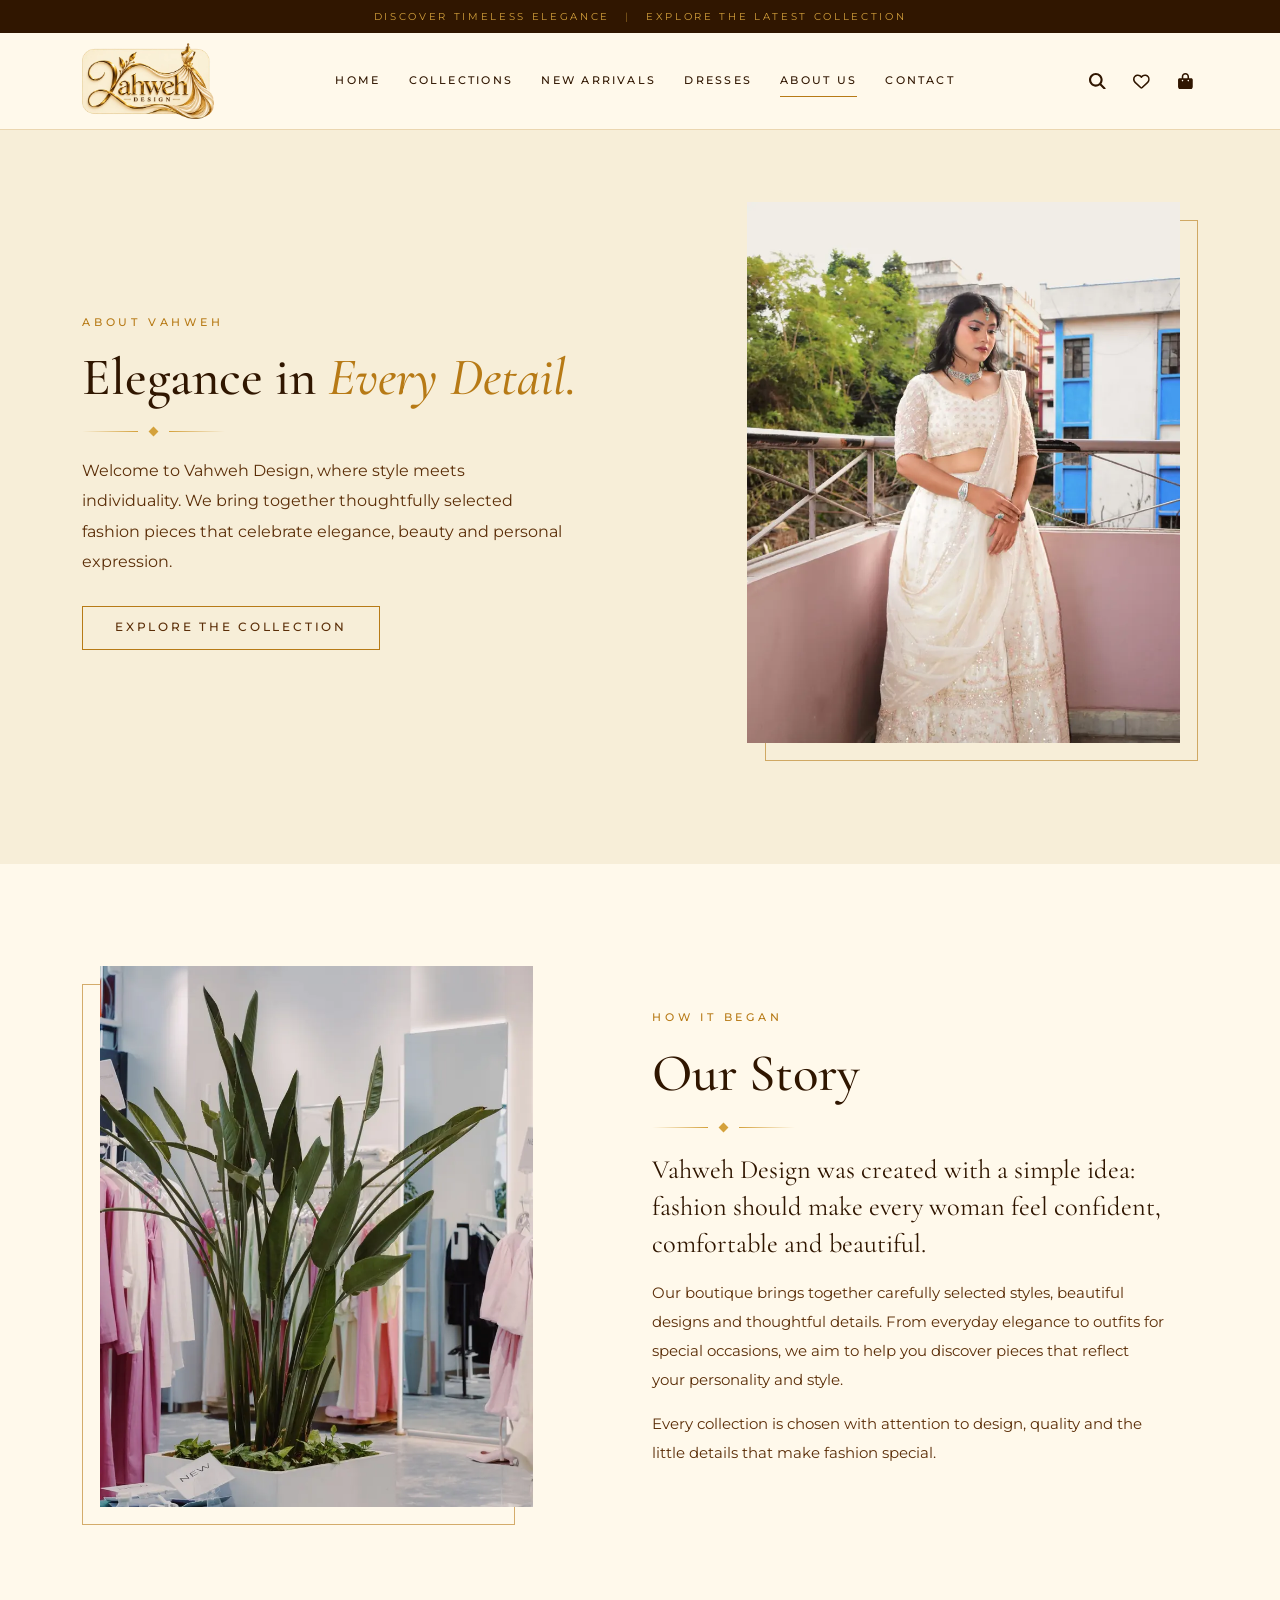
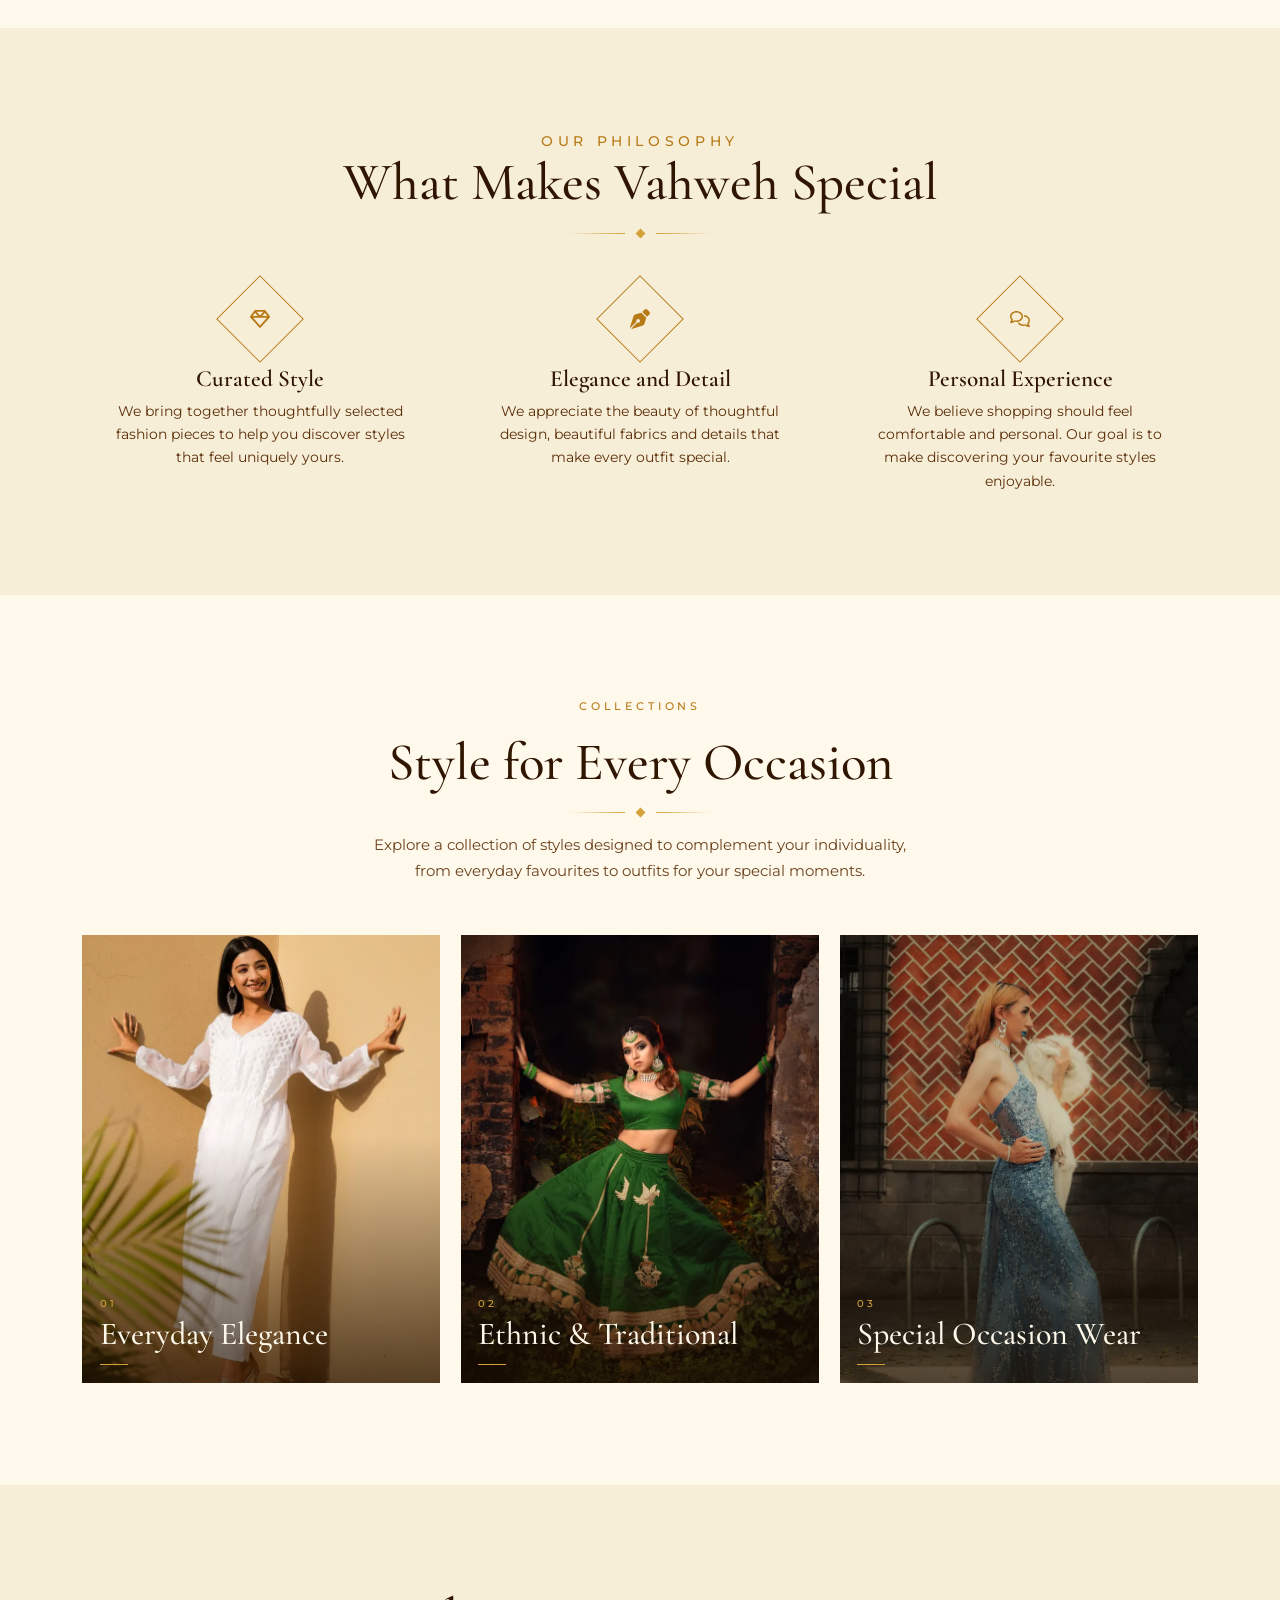
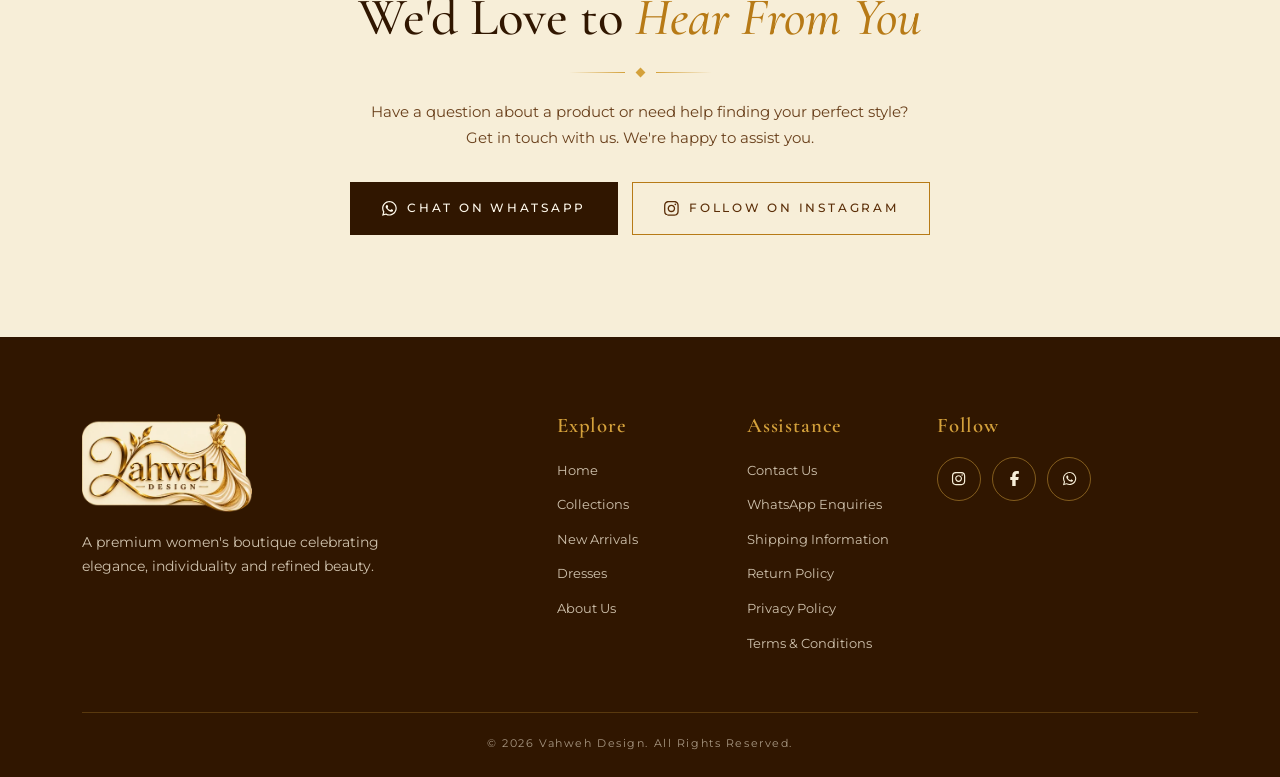
==== about.html @ df200569 "initial push" ====
<!DOCTYPE html>
<html lang="en">
<head>
  <meta charset="utf-8">
  <meta name="viewport" content="width=device-width, initial-scale=1">
  <title>About Us | Vahweh Design</title>
  <meta name="description" content="Vahweh Design is a women's boutique bringing together thoughtfully selected fashion that celebrates elegance, beauty and personal expression.">
  <meta name="theme-color" content="#301600">
  <link rel="icon" type="image/png" sizes="64x64" href="assets/images/vahweh-favicon-64.png">

  <link rel="preconnect" href="https://cdn.jsdelivr.net" crossorigin>
  <link rel="preconnect" href="https://fonts.googleapis.com">
  <link rel="preconnect" href="https://fonts.gstatic.com" crossorigin>
  <link href="https://fonts.googleapis.com/css2?family=Cormorant+Garamond:ital,wght@0,500;0,600;1,500&family=Montserrat:wght@400;500;600&display=swap" rel="stylesheet">
  <link href="https://cdn.jsdelivr.net/npm/bootstrap@5.3.3/dist/css/bootstrap.min.css" rel="stylesheet" integrity="sha384-QWTKZyjpPEjISv5WaRU9OFeRpok6YctnYmDr5pNlyT2bRjXh0JMhjY6hW+ALEwIH" crossorigin="anonymous">
    <link href="css/home.css" rel="stylesheet">
  <link href="css/about.css" rel="stylesheet">
  <script>document.documentElement.classList.add("js");</script>
</head>
<body id="top" class="about-page">
<!-- Icons: Font Awesome Free 6.5.2 (c) Fonticons, Inc. - CC BY 4.0 - https://fontawesome.com/license/free -->
<svg width="0" height="0" style="position:absolute" aria-hidden="true" focusable="false"><symbol id="i-menu" viewBox="0 0 512 512"><path d="M0 96C0 78.3 14.3 64 32 64H416c17.7 0 32 14.3 32 32s-14.3 32-32 32H32C14.3 128 0 113.7 0 96zM64 256c0-17.7 14.3-32 32-32H480c17.7 0 32 14.3 32 32s-14.3 32-32 32H96c-17.7 0-32-14.3-32-32zM448 416c0 17.7-14.3 32-32 32H32c-17.7 0-32-14.3-32-32s14.3-32 32-32H416c17.7 0 32 14.3 32 32z"/></symbol><symbol id="i-search" viewBox="0 0 512 512"><path d="M416 208c0 45.9-14.9 88.3-40 122.7L502.6 457.4c12.5 12.5 12.5 32.8 0 45.3s-32.8 12.5-45.3 0L330.7 376c-34.4 25.2-76.8 40-122.7 40C93.1 416 0 322.9 0 208S93.1 0 208 0S416 93.1 416 208zM208 352a144 144 0 1 0 0-288 144 144 0 1 0 0 288z"/></symbol><symbol id="i-bag" viewBox="0 0 448 512"><path d="M160 112c0-35.3 28.7-64 64-64s64 28.7 64 64v48H160V112zm-48 48H48c-26.5 0-48 21.5-48 48V416c0 53 43 96 96 96H352c53 0 96-43 96-96V208c0-26.5-21.5-48-48-48H336V112C336 50.1 285.9 0 224 0S112 50.1 112 112v48zm24 48a24 24 0 1 1 0 48 24 24 0 1 1 0-48zm152 24a24 24 0 1 1 48 0 24 24 0 1 1 -48 0z"/></symbol><symbol id="i-close" viewBox="0 0 384 512"><path d="M342.6 150.6c12.5-12.5 12.5-32.8 0-45.3s-32.8-12.5-45.3 0L192 210.7 86.6 105.4c-12.5-12.5-32.8-12.5-45.3 0s-12.5 32.8 0 45.3L146.7 256 41.4 361.4c-12.5 12.5-12.5 32.8 0 45.3s32.8 12.5 45.3 0L192 301.3 297.4 406.6c12.5 12.5 32.8 12.5 45.3 0s12.5-32.8 0-45.3L237.3 256 342.6 150.6z"/></symbol><symbol id="i-prev" viewBox="0 0 320 512"><path d="M9.4 233.4c-12.5 12.5-12.5 32.8 0 45.3l192 192c12.5 12.5 32.8 12.5 45.3 0s12.5-32.8 0-45.3L77.3 256 246.6 86.6c12.5-12.5 12.5-32.8 0-45.3s-32.8-12.5-45.3 0l-192 192z"/></symbol><symbol id="i-next" viewBox="0 0 320 512"><path d="M310.6 233.4c12.5 12.5 12.5 32.8 0 45.3l-192 192c-12.5 12.5-32.8 12.5-45.3 0s-12.5-32.8 0-45.3L242.7 256 73.4 86.6c-12.5-12.5-12.5-32.8 0-45.3s32.8-12.5 45.3 0l192 192z"/></symbol><symbol id="i-pen" viewBox="0 0 512 512"><path d="M368.4 18.3L312.7 74.1 437.9 199.3l55.7-55.7c21.9-21.9 21.9-57.3 0-79.2L447.6 18.3c-21.9-21.9-57.3-21.9-79.2 0zM288 94.6l-9.2 2.8L134.7 140.6c-19.9 6-35.7 21.2-42.3 41L3.8 445.8c-3.8 11.3-1 23.9 7.3 32.4L164.7 324.7c-3-6.3-4.7-13.3-4.7-20.7c0-26.5 21.5-48 48-48s48 21.5 48 48s-21.5 48-48 48c-7.4 0-14.4-1.7-20.7-4.7L33.7 500.9c8.6 8.3 21.1 11.2 32.4 7.3l264.3-88.6c19.7-6.6 35-22.4 41-42.3l43.2-144.1 2.8-9.2L288 94.6z"/></symbol><symbol id="i-care" viewBox="0 0 576 512"><path d="M163.9 136.9c-29.4-29.8-29.4-78.2 0-108s77-29.8 106.4 0l17.7 18 17.7-18c29.4-29.8 77-29.8 106.4 0s29.4 78.2 0 108L310.5 240.1c-6.2 6.3-14.3 9.4-22.5 9.4s-16.3-3.1-22.5-9.4L163.9 136.9zM568.2 336.3c13.1 17.8 9.3 42.8-8.5 55.9L433.1 485.5c-23.4 17.2-51.6 26.5-80.7 26.5H192 32c-17.7 0-32-14.3-32-32V416c0-17.7 14.3-32 32-32H68.8l44.9-36c22.7-18.2 50.9-28 80-28H272h16 64c17.7 0 32 14.3 32 32s-14.3 32-32 32H288 272c-8.8 0-16 7.2-16 16s7.2 16 16 16H392.6l119.7-88.2c17.8-13.1 42.8-9.3 55.9 8.5zM193.6 384l0 0-.9 0c.3 0 .6 0 .9 0z"/></symbol><symbol id="i-heart-on" viewBox="0 0 512 512"><path d="M47.6 300.4L228.3 469.1c7.5 7 17.4 10.9 27.7 10.9s20.2-3.9 27.7-10.9L464.4 300.4c30.4-28.3 47.6-68 47.6-109.5v-5.8c0-69.9-50.5-129.5-119.4-141C347 36.5 300.6 51.4 268 84L256 96 244 84c-32.6-32.6-79-47.5-124.6-39.9C50.5 55.6 0 115.2 0 185.1v5.8c0 41.5 17.2 81.2 47.6 109.5z"/></symbol><symbol id="i-heart" viewBox="0 0 512 512"><path d="M225.8 468.2l-2.5-2.3L48.1 303.2C17.4 274.7 0 234.7 0 192.8v-3.3c0-70.4 50-130.8 119.2-144C158.6 37.9 198.9 47 231 69.6c9 6.4 17.4 13.8 25 22.3c4.2-4.8 8.7-9.2 13.5-13.3c3.7-3.2 7.5-6.2 11.5-9c0 0 0 0 0 0C313.1 47 353.4 37.9 392.8 45.4C462 58.6 512 119.1 512 189.5v3.3c0 41.9-17.4 81.9-48.1 110.4L288.7 465.9l-2.5 2.3c-8.2 7.6-19 11.9-30.2 11.9s-22-4.2-30.2-11.9zM239.1 145c-.4-.3-.7-.7-1-1.1l-17.8-20c0 0-.1-.1-.1-.1c0 0 0 0 0 0c-23.1-25.9-58-37.7-92-31.2C81.6 101.5 48 142.1 48 189.5v3.3c0 28.5 11.9 55.8 32.8 75.2L256 430.7 431.2 268c20.9-19.4 32.8-46.7 32.8-75.2v-3.3c0-47.3-33.6-88-80.1-96.9c-34-6.5-69 5.4-92 31.2c0 0 0 0-.1 .1s0 0-.1 .1l-17.8 20c-.3 .4-.7 .7-1 1.1c-4.5 4.5-10.6 7-16.9 7s-12.4-2.5-16.9-7z"/></symbol><symbol id="i-gem" viewBox="0 0 512 512"><path d="M168.5 72L256 165l87.5-93h-175zM383.9 99.1L311.5 176h129L383.9 99.1zm50 124.9H256 78.1L256 420.3 433.9 224zM71.5 176h129L128.1 99.1 71.5 176zm434.3 40.1l-232 256c-4.5 5-11 7.9-17.8 7.9s-13.2-2.9-17.8-7.9l-232-256c-7.7-8.5-8.3-21.2-1.5-30.4l112-152c4.5-6.1 11.7-9.8 19.3-9.8H376c7.6 0 14.8 3.6 19.3 9.8l112 152c6.8 9.2 6.1 21.9-1.5 30.4z"/></symbol><symbol id="i-chat" viewBox="0 0 640 512"><path d="M88.2 309.1c9.8-18.3 6.8-40.8-7.5-55.8C59.4 230.9 48 204 48 176c0-63.5 63.8-128 160-128s160 64.5 160 128s-63.8 128-160 128c-13.1 0-25.8-1.3-37.8-3.6c-10.4-2-21.2-.6-30.7 4.2c-4.1 2.1-8.3 4.1-12.6 6c-16 7.2-32.9 13.5-49.9 18c2.8-4.6 5.4-9.1 7.9-13.6c1.1-1.9 2.2-3.9 3.2-5.9zM0 176c0 41.8 17.2 80.1 45.9 110.3c-.9 1.7-1.9 3.5-2.8 5.1c-10.3 18.4-22.3 36.5-36.6 52.1c-6.6 7-8.3 17.2-4.6 25.9C5.8 378.3 14.4 384 24 384c43 0 86.5-13.3 122.7-29.7c4.8-2.2 9.6-4.5 14.2-6.8c15.1 3 30.9 4.5 47.1 4.5c114.9 0 208-78.8 208-176S322.9 0 208 0S0 78.8 0 176zM432 480c16.2 0 31.9-1.6 47.1-4.5c4.6 2.3 9.4 4.6 14.2 6.8C529.5 498.7 573 512 616 512c9.6 0 18.2-5.7 22-14.5c3.8-8.8 2-19-4.6-25.9c-14.2-15.6-26.2-33.7-36.6-52.1c-.9-1.7-1.9-3.4-2.8-5.1C622.8 384.1 640 345.8 640 304c0-94.4-87.9-171.5-198.2-175.8c4.1 15.2 6.2 31.2 6.2 47.8l0 .6c87.2 6.7 144 67.5 144 127.4c0 28-11.4 54.9-32.7 77.2c-14.3 15-17.3 37.6-7.5 55.8c1.1 2 2.2 4 3.2 5.9c2.5 4.5 5.2 9 7.9 13.6c-17-4.5-33.9-10.7-49.9-18c-4.3-1.9-8.5-3.9-12.6-6c-9.5-4.8-20.3-6.2-30.7-4.2c-12.1 2.4-24.7 3.6-37.8 3.6c-61.7 0-110-26.5-136.8-62.3c-16 5.4-32.8 9.4-50 11.8C279 439.8 350 480 432 480z"/></symbol><symbol id="i-trash" viewBox="0 0 448 512"><path d="M170.5 51.6L151.5 80h145l-19-28.4c-1.5-2.2-4-3.6-6.7-3.6H177.1c-2.7 0-5.2 1.3-6.7 3.6zm147-26.6L354.2 80H368h48 8c13.3 0 24 10.7 24 24s-10.7 24-24 24h-8V432c0 44.2-35.8 80-80 80H112c-44.2 0-80-35.8-80-80V128H24c-13.3 0-24-10.7-24-24S10.7 80 24 80h8H80 93.8l36.7-55.1C140.9 9.4 158.4 0 177.1 0h93.7c18.7 0 36.2 9.4 46.6 24.9zM80 128V432c0 17.7 14.3 32 32 32H336c17.7 0 32-14.3 32-32V128H80zm80 64V400c0 8.8-7.2 16-16 16s-16-7.2-16-16V192c0-8.8 7.2-16 16-16s16 7.2 16 16zm80 0V400c0 8.8-7.2 16-16 16s-16-7.2-16-16V192c0-8.8 7.2-16 16-16s16 7.2 16 16zm80 0V400c0 8.8-7.2 16-16 16s-16-7.2-16-16V192c0-8.8 7.2-16 16-16s16 7.2 16 16z"/></symbol><symbol id="i-instagram" viewBox="0 0 448 512"><path d="M224.1 141c-63.6 0-114.9 51.3-114.9 114.9s51.3 114.9 114.9 114.9S339 319.5 339 255.9 287.7 141 224.1 141zm0 189.6c-41.1 0-74.7-33.5-74.7-74.7s33.5-74.7 74.7-74.7 74.7 33.5 74.7 74.7-33.6 74.7-74.7 74.7zm146.4-194.3c0 14.9-12 26.8-26.8 26.8-14.9 0-26.8-12-26.8-26.8s12-26.8 26.8-26.8 26.8 12 26.8 26.8zm76.1 27.2c-1.7-35.9-9.9-67.7-36.2-93.9-26.2-26.2-58-34.4-93.9-36.2-37-2.1-147.9-2.1-184.9 0-35.8 1.7-67.6 9.9-93.9 36.1s-34.4 58-36.2 93.9c-2.1 37-2.1 147.9 0 184.9 1.7 35.9 9.9 67.7 36.2 93.9s58 34.4 93.9 36.2c37 2.1 147.9 2.1 184.9 0 35.9-1.7 67.7-9.9 93.9-36.2 26.2-26.2 34.4-58 36.2-93.9 2.1-37 2.1-147.8 0-184.8zM398.8 388c-7.8 19.6-22.9 34.7-42.6 42.6-29.5 11.7-99.5 9-132.1 9s-102.7 2.6-132.1-9c-19.6-7.8-34.7-22.9-42.6-42.6-11.7-29.5-9-99.5-9-132.1s-2.6-102.7 9-132.1c7.8-19.6 22.9-34.7 42.6-42.6 29.5-11.7 99.5-9 132.1-9s102.7-2.6 132.1 9c19.6 7.8 34.7 22.9 42.6 42.6 11.7 29.5 9 99.5 9 132.1s2.7 102.7-9 132.1z"/></symbol><symbol id="i-facebook" viewBox="0 0 320 512"><path d="M80 299.3V512H196V299.3h86.5l18-97.8H196V166.9c0-51.7 20.3-71.5 72.7-71.5c16.3 0 29.4 .4 37 1.2V7.9C291.4 4 256.4 0 236.2 0C129.3 0 80 50.5 80 159.4v42.1H14v97.8H80z"/></symbol><symbol id="i-whatsapp" viewBox="0 0 448 512"><path d="M380.9 97.1C339 55.1 283.2 32 223.9 32c-122.4 0-222 99.6-222 222 0 39.1 10.2 77.3 29.6 111L0 480l117.7-30.9c32.4 17.7 68.9 27 106.1 27h.1c122.3 0 224.1-99.6 224.1-222 0-59.3-25.2-115-67.1-157zm-157 341.6c-33.2 0-65.7-8.9-94-25.7l-6.7-4-69.8 18.3L72 359.2l-4.4-7c-18.5-29.4-28.2-63.3-28.2-98.2 0-101.7 82.8-184.5 184.6-184.5 49.3 0 95.6 19.2 130.4 54.1 34.8 34.9 56.2 81.2 56.1 130.5 0 101.8-84.9 184.6-186.6 184.6zm101.2-138.2c-5.5-2.8-32.8-16.2-37.9-18-5.1-1.9-8.8-2.8-12.5 2.8-3.7 5.6-14.3 18-17.6 21.8-3.2 3.7-6.5 4.2-12 1.4-32.6-16.3-54-29.1-75.5-66-5.7-9.8 5.7-9.1 16.3-30.3 1.8-3.7.9-6.9-.5-9.7-1.4-2.8-12.5-30.1-17.1-41.2-4.5-10.8-9.1-9.3-12.5-9.5-3.2-.2-6.9-.2-10.6-.2-3.7 0-9.7 1.4-14.8 6.9-5.1 5.6-19.4 19-19.4 46.3 0 27.3 19.9 53.7 22.6 57.4 2.8 3.7 39.1 59.7 94.8 83.8 35.2 15.2 49 16.5 66.6 13.9 10.7-1.6 32.8-13.4 37.4-26.4 4.6-13 4.6-24.1 3.2-26.4-1.3-2.5-5-3.9-10.5-6.6z"/></symbol></svg>

  <a class="skip-link" href="#main">Skip to content</a>

  <!-- 1. Announcement bar -->
  <div class="announce" role="note">
    <p>Discover Timeless Elegance <span aria-hidden="true">|</span> Explore the Latest Collection</p>
  </div>

  <!-- 2. Header -->
  <header class="site-header" id="siteHeader">
    <div class="container-xl header-grid">
      <button class="icon-btn menu-toggle" id="menuOpen" type="button" aria-label="Open menu" aria-controls="navDrawer" aria-expanded="false">
        <svg class="i" aria-hidden="true"><use href="#i-menu"/></svg>
      </button>

      <a class="brand" href="index.html" aria-label="Vahweh Design — home">
        <img src="assets/images/vahweh-logo.webp" alt="Vahweh Design" width="400" height="231" decoding="async">
      </a>

      <nav class="main-nav" aria-label="Primary">
        <ul>
          <li><a href="index.html">Home</a></li>
          <li><a href="index.html#collections">Collections</a></li>
          <li><a href="index.html#new-arrivals">New Arrivals</a></li>
          <li><a href="products.html">Dresses</a></li>
          <li><a href="about.html" aria-current="page">About Us</a></li>
          <li><a href="contact.html">Contact</a></li>
        </ul>
      </nav>

      <div class="header-actions">
        <button class="icon-btn" id="searchToggle" type="button" aria-label="Search products" aria-expanded="false" aria-controls="searchPanel"><svg class="i" aria-hidden="true"><use href="#i-search"/></svg></button>
        <a class="icon-btn" id="wishlistBtn" href="wishlist.html" aria-label="Wishlist"><svg class="i" aria-hidden="true"><use href="#i-heart"/></svg><span class="count" data-wish-count hidden>0</span></a>
        <button class="icon-btn" id="cartOpen" type="button" aria-label="Open shopping bag" aria-controls="cartDrawer"><svg class="i" aria-hidden="true"><use href="#i-bag"/></svg><span class="count" data-cart-count hidden>0</span></button>
      </div>
    </div>

    <div class="search-panel" id="searchPanel" aria-hidden="true">
      <form class="container-xl search-form" id="searchForm" role="search" action="search-results.html" method="get" data-search-form>
        <label class="visually-hidden" for="searchInput">Search products</label>
        <input id="searchInput" name="q" type="search" placeholder="Search dresses, ethnic wear, co-ords…" autocomplete="off">
        <button type="submit" class="btn-vd btn-vd--dark">Search</button>
        <button type="button" class="icon-btn" id="searchClose" aria-label="Close search"><svg class="i" aria-hidden="true"><use href="#i-close"/></svg></button>
      </form>
    </div>
  </header>

  <!-- Mobile navigation drawer -->
  <div class="backdrop" id="backdrop" hidden></div>
  <aside class="drawer drawer--left" id="navDrawer" aria-label="Menu" aria-hidden="true">
    <div class="drawer__head">
      <img src="assets/images/vahweh-logo.webp" alt="Vahweh Design" width="400" height="231" loading="lazy" decoding="async">
      <button class="icon-btn" type="button" data-close-drawer aria-label="Close menu"><svg class="i" aria-hidden="true"><use href="#i-close"/></svg></button>
    </div>
    <nav class="drawer__nav" aria-label="Mobile">
      <a href="index.html">Home</a>
      <a href="index.html#collections">Collections</a>
      <a href="index.html#new-arrivals">New Arrivals</a>
      <a href="products.html">Dresses</a>
      <a href="about.html" aria-current="page">About Us</a>
      <a href="contact.html">Contact</a>
    </nav>
    <div class="drawer__foot">
      <button type="button" class="drawer__shortcut" data-open-cart><svg class="i" aria-hidden="true"><use href="#i-bag"/></svg> Shopping Bag <span class="count count--inline" data-cart-count hidden>0</span></button>
      <a class="drawer__shortcut" href="wishlist.html"><svg class="i" aria-hidden="true"><use href="#i-heart"/></svg> Wishlist <span class="count count--inline" data-wish-count hidden>0</span></a>
    </div>
  </aside>

  <main id="main">
    <!-- About hero -->
    <section class="section intro about-hero">
      <div class="container-xl">
        <div class="row align-items-center g-4">
          <div class="col-lg-6 reveal">
            <p class="label">About Vahweh</p>
            <h1 class="display">Elegance in <em>Every Detail.</em></h1>
            <div class="orn" aria-hidden="true"><span></span><i></i><span></span></div>
            <p class="body-lg">Welcome to Vahweh Design, where style meets individuality. We bring together thoughtfully selected fashion pieces that celebrate elegance, beauty and personal expression.</p>
            <a class="btn-vd btn-vd--line" href="products.html">Explore the Collection</a>
          </div>
          <div class="col-lg-5 offset-lg-1 reveal" style="--d:.15s">
            <div class="intro__frame">
              <figure class="ph tone-3 ratio-45"><img src="assets/images/about-hero.webp" alt="Woman in a cream embroidered lehenga on a sunlit balcony" width="800" height="1000" fetchpriority="high" decoding="async"></figure>
            </div>
          </div>
        </div>
      </div>
    </section>

    <!-- Our story -->
    <section class="section section--pearl about-story" aria-labelledby="storyTitle">
      <div class="container-xl">
        <div class="row align-items-center g-4">
          <div class="col-lg-5 reveal">
            <div class="intro__frame">
              <figure class="ph tone-1 ratio-45"><img src="assets/images/about-story.webp" alt="Boutique rail of soft pastel outfits beside a large green plant" width="800" height="1000" loading="lazy" decoding="async"></figure>
            </div>
          </div>
          <div class="col-lg-6 offset-lg-1 reveal" style="--d:.15s">
            <p class="label">How It Began</p>
            <h2 class="display" id="storyTitle">Our Story</h2>
            <div class="orn" aria-hidden="true"><span></span><i></i><span></span></div>
            <p class="about-story__lead">Vahweh Design was created with a simple idea: fashion should make every woman feel confident, comfortable and beautiful.</p>
            <p>Our boutique brings together carefully selected styles, beautiful designs and thoughtful details. From everyday elegance to outfits for special occasions, we aim to help you discover pieces that reflect your personality and style.</p>
            <p>Every collection is chosen with attention to design, quality and the little details that make fashion special.</p>
          </div>
        </div>
      </div>
    </section>

    <!-- What makes Vahweh special (reuses the homepage "why" block) -->
    <section class="section why" aria-labelledby="valuesTitle">
      <div class="container-xl">
        <header class="section-head reveal">
          <p class="label">Our Philosophy</p>
          <h2 class="display" id="valuesTitle">What Makes Vahweh Special</h2>
          <div class="orn" aria-hidden="true"><span></span><i></i><span></span></div>
        </header>
        <div class="row g-4 text-center">
          <div class="col-12 col-md-4 reveal"><span class="why__icon"><svg class="i" aria-hidden="true"><use href="#i-gem"/></svg></span><h3>Curated Style</h3><p>We bring together thoughtfully selected fashion pieces to help you discover styles that feel uniquely yours.</p></div>
          <div class="col-12 col-md-4 reveal" style="--d:.08s"><span class="why__icon"><svg class="i" aria-hidden="true"><use href="#i-pen"/></svg></span><h3>Elegance and Detail</h3><p>We appreciate the beauty of thoughtful design, beautiful fabrics and details that make every outfit special.</p></div>
          <div class="col-12 col-md-4 reveal" style="--d:.16s"><span class="why__icon"><svg class="i" aria-hidden="true"><use href="#i-chat"/></svg></span><h3>Personal Experience</h3><p>We believe shopping should feel comfortable and personal. Our goal is to make discovering your favourite styles enjoyable.</p></div>
        </div>
      </div>
    </section>

    <!-- Collections glimpse (reuses the homepage category cards and images) -->
    <section class="section section--pearl" aria-labelledby="occasionTitle">
      <div class="container-xl">
        <header class="section-head reveal">
          <p class="label">Collections</p>
          <h2 class="display" id="occasionTitle">Style for Every Occasion</h2>
          <div class="orn" aria-hidden="true"><span></span><i></i><span></span></div>
          <p class="sub">Explore a collection of styles designed to complement your individuality, from everyday favourites to outfits for your special moments.</p>
        </header>
        <div class="cat-grid about-cats">
          <a class="cat reveal" href="products.html?category=Casual%20Elegance"><figure class="ph tone-1"><img src="assets/images/cat-5.webp" alt="" width="720" height="900" loading="lazy" decoding="async"></figure><span class="cat__title"><small>01</small>Everyday Elegance</span></a>
          <a class="cat reveal" style="--d:.08s" href="products.html?category=Ethnic%20Wear"><figure class="ph tone-2"><img src="assets/images/cat-6.webp" alt="" width="720" height="900" loading="lazy" decoding="async"></figure><span class="cat__title"><small>02</small>Ethnic &amp; Traditional</span></a>
          <a class="cat reveal" style="--d:.16s" href="products.html?category=Party%20Wear"><figure class="ph tone-4"><img src="assets/images/cat-3.webp" alt="" width="720" height="900" loading="lazy" decoding="async"></figure><span class="cat__title"><small>03</small>Special Occasion Wear</span></a>
        </div>
      </div>
    </section>

    <!-- Contact -->
    <section class="section about-contact" aria-labelledby="contactTitle">
      <div class="container-xl">
        <div class="about-contact__box reveal">
          <h2 class="display" id="contactTitle">We'd Love to <em>Hear From You</em></h2>
          <div class="orn" aria-hidden="true"><span></span><i></i><span></span></div>
          <p class="sub">Have a question about a product or need help finding your perfect style? Get in touch with us. We're happy to assist you.</p>
          <!-- WhatsApp number and Instagram URL: set CONFIG.whatsappNumber / CONFIG.instagramUrl in js/home.js -->
          <div class="about-contact__actions">
            <a class="btn-vd btn-vd--dark" href="#" data-wa-enquiry><svg class="i" aria-hidden="true"><use href="#i-whatsapp"/></svg> Chat on WhatsApp</a>
            <a class="btn-vd btn-vd--line" href="#" data-social="instagram"><svg class="i" aria-hidden="true"><use href="#i-instagram"/></svg> Follow on Instagram</a>
          </div>
        </div>
      </div>
    </section>
  </main>

  <!-- 12. Footer -->
  <footer class="site-footer" id="contact">
    <div class="container-xl">
      <div class="row g-4">
        <div class="col-lg-4">
          <img class="footer__logo" src="assets/images/vahweh-logo.webp" alt="Vahweh Design" width="400" height="231" loading="lazy" decoding="async">
          <p class="footer__about">A premium women's boutique celebrating elegance, individuality and refined beauty.</p>
        </div>
        <div class="col-6 col-lg-2 offset-lg-1">
          <h3>Explore</h3>
          <ul>
            <li><a href="index.html">Home</a></li>
            <li><a href="index.html#collections">Collections</a></li>
            <li><a href="index.html#new-arrivals">New Arrivals</a></li>
            <li><a href="products.html">Dresses</a></li>
            <li><a href="about.html" aria-current="page">About Us</a></li>
          </ul>
        </div>
        <div class="col-6 col-lg-2">
          <h3>Assistance</h3>
          <ul>
            <li><a href="contact.html">Contact Us</a></li>
            <li><a href="#" data-wa-enquiry>WhatsApp Enquiries</a></li>
            <li><a href="shipping-policy.html">Shipping Information</a></li>
            <li><a href="return-policy.html">Return Policy</a></li>
            <li><a href="privacy-policy.html">Privacy Policy</a></li>
            <li><a href="terms-and-conditions.html">Terms &amp; Conditions</a></li>
          </ul>
        </div>
        <div class="col-lg-3">
          <h3>Follow</h3>
          <div class="footer__social">
            <a data-social="instagram" href="#" aria-label="Instagram"><svg class="i" aria-hidden="true"><use href="#i-instagram"/></svg></a>
            <a data-social="facebook" href="#" aria-label="Facebook"><svg class="i" aria-hidden="true"><use href="#i-facebook"/></svg></a>
            <a data-wa-enquiry href="#" aria-label="WhatsApp"><svg class="i" aria-hidden="true"><use href="#i-whatsapp"/></svg></a>
          </div>
        </div>
      </div>
      <div class="footer__bottom"><p>&copy; 2026 Vahweh Design. All Rights Reserved.</p></div>
    </div>
  </footer>

  <!-- Cart drawer -->
  <aside class="drawer drawer--right" id="cartDrawer" aria-label="Shopping bag" aria-hidden="true">
    <div class="drawer__head">
      <h2 class="drawer__title">Your Bag <span id="cartHeadCount"></span></h2>
      <button class="icon-btn" type="button" data-close-drawer aria-label="Close shopping bag"><svg class="i" aria-hidden="true"><use href="#i-close"/></svg></button>
    </div>
    <div class="cart__body" id="cartBody"></div>
    <div class="cart__foot" id="cartFoot" hidden>
      <div class="cart__subtotal"><span>Subtotal</span><strong id="cartSubtotal">₹0</strong></div>
      <p class="cart__note">Orders are confirmed with our boutique team on WhatsApp. No online payment is taken here.</p>
      <button class="btn-vd btn-vd--wa" id="cartOrder" type="button"><svg class="i" aria-hidden="true"><use href="#i-whatsapp"/></svg> Order via WhatsApp</button>
    </div>
  </aside>

  <div class="toast-vd" id="toast" role="status" aria-live="polite"></div>

  <script src="js/home.js" defer></script>
</body>
</html>
---- css/home.css ----
/* Vahweh Design — Homepage styles */
:root {
  --ivory: #F7EED8;
  --pearl: #FFF9EB;
  --champagne: #D4A13B;
  --antique: #B77A16;
  --bronze: #5B2E08;
  --espresso: #301600;
  --line: rgba(183, 122, 22, .28);
  --serif: "Rupee", "Cormorant Garamond", Georgia, serif;
  --sans: "Rupee", "Montserrat", system-ui, sans-serif;
  --ease: cubic-bezier(.22, .7, .2, 1);
  --header-h: 84px;
  --logo-h: 66px;
}

/* The Rupee sign only exists in the large latin-ext web font subset. Use a local system font for just
   this glyph; if none is installed the browser falls back to the web font automatically. */
@font-face {
  font-family: "Rupee"; font-weight: 400 600; unicode-range: U+20B9;
  src: local("Segoe UI"), local("Roboto"), local("Noto Sans"), local("Helvetica Neue"), local("Arial");
}

*, *::before, *::after { box-sizing: border-box; }
html { scroll-behavior: smooth; scroll-padding-top: calc(var(--header-h) + 10px); }
body {
  margin: 0; background: var(--ivory); color: var(--bronze);
  font-family: var(--sans); font-size: .95rem; line-height: 1.7;
  overflow-x: hidden; -webkit-font-smoothing: antialiased;
}
body.no-scroll { overflow: hidden; }
img { max-width: 100%; height: auto; }
a { color: inherit; text-decoration: none; }
h1, h2, h3 { margin: 0; }
ul { list-style: none; margin: 0; padding: 0; }
.i { width: 1em; height: 1em; fill: currentColor; flex: none; vertical-align: -.125em; }
:focus-visible { outline: 2px solid var(--antique); outline-offset: 3px; }
.skip-link { position: absolute; left: -999px; top: 8px; z-index: 999; background: var(--espresso); color: var(--pearl); padding: .6rem 1rem; }
.skip-link:focus { left: 8px; }

/* ---------- Type helpers ---------- */
.label {
  font-size: .7rem; font-weight: 500; letter-spacing: .34em; text-transform: uppercase;
  color: var(--antique); margin: 0 0 1rem;
}
.label--gold { color: var(--champagne); }
.display {
  font-family: var(--serif); font-weight: 500; color: var(--espresso);
  font-size: clamp(2rem, 4.4vw, 3.3rem); line-height: 1.12; text-wrap: balance;
}
.display em { font-style: italic; color: var(--antique); }
.display--light { color: var(--pearl); }
.display--light em { color: var(--champagne); }
.sub { margin: .9rem auto 0; max-width: 34rem; color: var(--bronze); opacity: .9; }
.body-lg { font-size: 1rem; line-height: 1.9; margin: 0 0 2rem; max-width: 30rem; }

.orn { display: flex; align-items: center; gap: 12px; margin: 1.4rem 0; }
.orn span { height: 1px; width: 56px; background: linear-gradient(90deg, transparent, var(--champagne)); }
.orn span:last-child { background: linear-gradient(270deg, transparent, var(--champagne)); }
.orn i { width: 7px; height: 7px; background: var(--champagne); transform: rotate(45deg); }

/* ---------- Buttons ---------- */
.btn-vd {
  display: inline-flex; align-items: center; justify-content: center; gap: .55rem;
  padding: .95rem 2rem; border: 1px solid transparent; cursor: pointer;
  font: 500 .72rem/1 var(--sans); letter-spacing: .24em; text-transform: uppercase;
  transition: background-color .35s var(--ease), color .35s var(--ease), border-color .35s var(--ease), transform .35s var(--ease);
}
.btn-vd:hover { transform: translateY(-2px); }
.btn-vd--dark { background: var(--espresso); color: var(--pearl); border-color: var(--espresso); }
.btn-vd--dark:hover { background: var(--bronze); border-color: var(--bronze); color: var(--pearl); }
.btn-vd--gold { background: var(--champagne); color: var(--espresso); border-color: var(--champagne); }
.btn-vd--gold:hover { background: var(--pearl); border-color: var(--pearl); color: var(--espresso); }
.btn-vd--line { border-color: var(--antique); color: var(--bronze); background: transparent; }
.btn-vd--line:hover { background: var(--espresso); border-color: var(--espresso); color: var(--pearl); }
.btn-vd--wa { background: var(--espresso); color: var(--pearl); width: 100%; border-color: var(--champagne); padding: 1.05rem 1rem; }
.btn-vd--wa .i { color: var(--champagne); font-size: 1.1rem; }
.btn-vd--wa:hover { background: var(--champagne); color: var(--espresso); }
.btn-vd--wa:hover .i { color: var(--espresso); }
.btn-vd--wa-line { border-color: var(--antique); color: var(--bronze); background: transparent; }
.btn-vd--wa-line .i { color: var(--antique); font-size: 1rem; }
.btn-vd--wa-line:hover { background: var(--antique); border-color: var(--antique); color: var(--pearl); }
.btn-vd--wa-line:hover .i { color: var(--pearl); }
.btn-vd--sm { padding: .8rem .6rem; font-size: .62rem; letter-spacing: .14em; width: 100%; }

.icon-btn {
  position: relative; width: 42px; height: 42px; display: grid; place-items: center;
  background: none; border: 0; color: var(--espresso); font-size: 1.05rem; cursor: pointer;
  transition: color .3s, transform .3s var(--ease);
}
.icon-btn:hover { color: var(--antique); transform: translateY(-1px); }
.count {
  position: absolute; top: 3px; right: 1px; min-width: 18px; height: 18px; padding: 0 4px;
  display: grid; place-items: center; border-radius: 9px;
  background: var(--antique); color: var(--pearl); font-size: .62rem; font-weight: 600; line-height: 1;
}
.count[hidden] { display: none; }
.count--inline { position: static; margin-left: auto; }

/* ---------- Placeholder / image surfaces ---------- */
.ph {
  position: relative; margin: 0; overflow: hidden; display: block; width: 100%; height: 100%;
  background: var(--tone, linear-gradient(160deg, #F7EED8, #E8CF98));
}
.ph > img { position: absolute; inset: 0; width: 100%; height: 100%; object-fit: cover; }
.tone-1 { --tone: linear-gradient(160deg, #F7EED8, #E8CF98); }
.tone-2 { --tone: linear-gradient(160deg, #EBD7A8, #C9954A); }
.tone-3 { --tone: linear-gradient(160deg, #FFF9EB, #EBD9AE); }
.tone-4 { --tone: linear-gradient(160deg, #D9B26A, #8A5A1A); }
.tone-5 { --tone: linear-gradient(160deg, #F1E3C0, #CFA862); }
.tone-6 { --tone: linear-gradient(160deg, #8A5A22, #3a1c04); }
.hero-tone-1 { --tone: radial-gradient(ellipse at 75% 40%, #B77A16, transparent 60%), linear-gradient(120deg, #301600, #5B2E08); }
.hero-tone-2 { --tone: radial-gradient(ellipse at 70% 55%, #D4A13B, transparent 58%), linear-gradient(120deg, #3a1c04, #6c3a0c); }
.hero-tone-3 { --tone: radial-gradient(ellipse at 80% 35%, #C9954A, transparent 60%), linear-gradient(120deg, #301600, #4d2606); }
.ratio-45 { aspect-ratio: 4 / 5; height: auto; }

/* ---------- Reveal ---------- */
.js .reveal { opacity: 0; transform: translate3d(0, 24px, 0); transition: opacity .9s var(--ease) var(--d, 0s), transform .9s var(--ease) var(--d, 0s); }
.js .reveal.in { opacity: 1; transform: none; }

/* ---------- Announcement ---------- */
.announce { background: var(--espresso); color: var(--champagne); text-align: center; padding: .55rem 1rem; }
.announce p { margin: 0; font-size: .64rem; letter-spacing: .26em; text-transform: uppercase; line-height: 1.5; }
.announce span { margin: 0 .6rem; opacity: .6; }

/* ---------- Header ---------- */
.site-header {
  position: sticky; top: 0; z-index: 100; background: var(--pearl);
  border-bottom: 1px solid var(--line);
}
.site-header::after {
  content: ""; position: absolute; inset: 0; z-index: -1; pointer-events: none;
  box-shadow: 0 8px 26px rgba(48, 22, 0, .09); opacity: 0; transition: opacity .4s var(--ease);
}
.site-header.scrolled::after { opacity: 1; }
.header-grid { display: grid; grid-template-columns: 1fr auto 1fr; align-items: center; height: var(--header-h); }
.brand img { display: block; height: var(--logo-h); width: auto; }
.main-nav { display: none; }
.menu-toggle { justify-self: start; margin-left: -8px; }
.brand { justify-self: center; }
.header-actions { display: flex; justify-self: end; gap: .1rem; margin-right: -8px; }
.header-actions .icon-btn:nth-child(2) { display: none; }

@media (min-width: 992px) {
  :root { --header-h: 96px; --logo-h: 76px; }
  .header-grid { grid-template-columns: auto 1fr auto; gap: 1.5rem; }
  .menu-toggle { display: none; }
  .brand { justify-self: start; order: -1; }
  .main-nav { display: block; justify-self: center; }
  .main-nav ul { display: flex; gap: clamp(1rem, 2.2vw, 2.8rem); }
  .main-nav a {
    position: relative; display: block; padding: .4rem 0; font-size: .7rem; font-weight: 500;
    letter-spacing: .2em; text-transform: uppercase; color: var(--espresso);
  }
  .main-nav a::after {
    content: ""; position: absolute; left: 0; right: 0; bottom: 0; height: 1px; background: var(--antique);
    transform: scaleX(0); transform-origin: right; transition: transform .45s var(--ease);
  }
  .main-nav a:hover::after, .main-nav a:focus-visible::after { transform: scaleX(1); transform-origin: left; }
  .header-actions .icon-btn:nth-child(2) { display: grid; }
}

.search-panel {
  position: absolute; left: 0; right: 0; top: 100%; z-index: -1; padding: .9rem 0;
  background: var(--pearl); border-bottom: 1px solid var(--line); box-shadow: 0 14px 24px rgba(48, 22, 0, .07);
  opacity: 0; visibility: hidden; pointer-events: none; transform: translateY(-12px);
  transition: opacity .3s var(--ease), transform .4s var(--ease), visibility 0s linear .4s;
}
.search-panel.open {
  opacity: 1; visibility: visible; pointer-events: auto; transform: none;
  transition: opacity .3s var(--ease), transform .4s var(--ease), visibility 0s;
}
.search-form { display: flex; align-items: center; gap: .6rem; }
.search-form input {
  flex: 1; min-width: 0; padding: .85rem 1rem; background: var(--ivory); color: var(--espresso);
  border: 1px solid var(--line); font: 400 .9rem var(--sans);
}
.search-form input:focus { outline: 0; border-color: var(--antique); }

/* ---------- Drawers ---------- */
.backdrop {
  position: fixed; inset: 0; z-index: 200; background: rgba(48, 22, 0, .55);
  opacity: 0; transition: opacity .35s ease;
}
.backdrop[hidden] { display: none; }
.backdrop.show { opacity: 1; }
.drawer {
  position: fixed; top: 0; bottom: 0; z-index: 210; display: flex; flex-direction: column;
  background: var(--pearl); width: min(86vw, 380px); visibility: hidden;
  transition: transform .45s var(--ease), visibility 0s linear .45s;
}
.drawer--left { left: 0; transform: translateX(-100%); border-right: 1px solid var(--line); }
.drawer--right { right: 0; width: min(100vw, 430px); transform: translateX(100%); border-left: 1px solid var(--line); }
.drawer.open { transform: none; visibility: visible; transition: transform .45s var(--ease), visibility 0s; }
.drawer__head { display: flex; align-items: center; justify-content: space-between; padding: 1rem 1.25rem; border-bottom: 1px solid var(--line); }
.drawer__head img { height: 52px; width: auto; }
.drawer__title { font-family: var(--serif); font-weight: 500; font-size: 1.7rem; color: var(--espresso); }
.drawer__title span { font-family: var(--sans); font-size: .8rem; color: var(--antique); }
.drawer__nav { display: flex; flex-direction: column; padding: 1.2rem 1.25rem; overflow-y: auto; flex: 1; }
.drawer__nav a {
  font-family: var(--serif); font-size: 1.7rem; font-weight: 500; color: var(--espresso);
  padding: .65rem 0; border-bottom: 1px solid rgba(183, 122, 22, .15);
  opacity: 0; transform: translateX(-14px); transition: color .3s, padding .3s var(--ease);
}
.drawer.open .drawer__nav a { animation: slidein .55s var(--ease) forwards; }
.drawer.open .drawer__nav a:nth-child(2) { animation-delay: .05s; }
.drawer.open .drawer__nav a:nth-child(3) { animation-delay: .1s; }
.drawer.open .drawer__nav a:nth-child(4) { animation-delay: .15s; }
.drawer.open .drawer__nav a:nth-child(5) { animation-delay: .2s; }
.drawer.open .drawer__nav a:nth-child(6) { animation-delay: .25s; }
.drawer__nav a:hover { color: var(--antique); padding-left: .5rem; }
@keyframes slidein { to { opacity: 1; transform: none; } }
.drawer__foot { padding: 1rem 1.25rem 1.5rem; display: grid; gap: .6rem; background: var(--ivory); border-top: 1px solid var(--line); }
.drawer__shortcut {
  display: flex; align-items: center; gap: .8rem; padding: .85rem 1rem; background: var(--pearl); border: 1px solid var(--line);
  color: var(--espresso); font: 500 .72rem var(--sans); letter-spacing: .16em; text-transform: uppercase; cursor: pointer;
}
.drawer__shortcut .i { color: var(--antique); }

/* ---------- Cart ---------- */
.cart__body { flex: 1; overflow-y: auto; padding: .5rem 1.25rem; }
.cart__empty { text-align: center; padding: 4rem 1rem; }
.cart__empty .i { font-size: 2.2rem; color: var(--champagne); }
.cart__empty h3 { font-family: var(--serif); font-size: 1.8rem; font-weight: 500; color: var(--espresso); margin: 1rem 0 .3rem; }
.cart__empty p { margin: 0 0 1.5rem; }
.cart-item { display: grid; grid-template-columns: 76px 1fr auto; gap: .9rem; padding: 1.1rem 0; border-bottom: 1px solid var(--line); }
.thumb { width: 76px; height: 98px; display: block; }
.cart-item h3 { font-family: var(--serif); font-size: 1.15rem; font-weight: 600; line-height: 1.2; color: var(--espresso); }
.cart-item__opts { margin: .25rem 0 0; font-size: .7rem; letter-spacing: .06em; opacity: .8; }
.cart-item__price { margin: .2rem 0 .5rem; font-size: .8rem; color: var(--antique); }
.cart-item__side { display: flex; flex-direction: column; justify-content: space-between; align-items: flex-end; font-size: .85rem; color: var(--espresso); }
.cart-item__remove { background: none; border: 0; color: var(--bronze); opacity: .65; cursor: pointer; padding: .2rem; transition: opacity .3s, color .3s; }
.cart-item__remove:hover { opacity: 1; color: var(--antique); }
.cart__foot { padding: 1.1rem 1.25rem 1.4rem; border-top: 1px solid var(--line); background: var(--ivory); }
.cart__foot[hidden] { display: none; }
.cart__subtotal { display: flex; justify-content: space-between; align-items: baseline; font-size: .75rem; letter-spacing: .18em; text-transform: uppercase; }
.cart__subtotal strong { font-family: var(--serif); font-size: 1.9rem; letter-spacing: 0; color: var(--espresso); }
.cart__note { font-size: .72rem; line-height: 1.6; opacity: .85; margin: .5rem 0 1rem; }

.qty { display: inline-flex; align-items: center; border: 1px solid var(--line); background: var(--pearl); }
.qty button { width: 36px; height: 36px; background: none; border: 0; color: var(--espresso); font-size: 1.1rem; cursor: pointer; transition: background .25s; }
.qty button:hover:not(:disabled) { background: var(--ivory); }
.qty button:disabled { opacity: .3; cursor: not-allowed; }
.qty output { min-width: 34px; text-align: center; font-weight: 500; }
.qty--sm button { width: 30px; height: 30px; }
.qty--sm output { min-width: 28px; font-size: .85rem; }

/* ---------- Hero ---------- */
.hero { position: relative; height: clamp(520px, 80vh, 860px); background: var(--espresso); overflow: hidden; }
.hero__slides, .slide { position: absolute; inset: 0; overflow: hidden; }
.slide { opacity: 0; visibility: hidden; transition: opacity 1.3s ease, visibility 0s linear 1.3s; }
.slide.active { opacity: 1; visibility: visible; transition: opacity 1.3s ease, visibility 0s; z-index: 1; }
.slide .ph { position: absolute; inset: 0; transform: scale(1); }
.slide.active .ph { animation: kenburns 9s ease-out forwards; }
@keyframes kenburns { from { transform: scale(1); } to { transform: scale(1.09); } }
.slide::before {
  content: ""; position: absolute; inset: 0; z-index: 1;
  background: linear-gradient(90deg, rgba(30, 14, 0, .82) 0%, rgba(30, 14, 0, .5) 45%, rgba(30, 14, 0, .08) 80%);
}
.slide__inner { position: relative; z-index: 2; height: 100%; display: flex; align-items: center; }
.slide__copy { max-width: 580px; color: var(--pearl); }
.slide__copy .label, .slide__copy h1, .slide__copy h2, .slide__copy p:not(.label), .slide__copy .btn-vd {
  opacity: 0; transform: translateY(26px);
}
.slide.active .slide__copy > * { animation: rise .95s var(--ease) forwards; }
.slide.active .slide__copy > :nth-child(1) { animation-delay: .35s; }
.slide.active .slide__copy > :nth-child(2) { animation-delay: .5s; }
.slide.active .slide__copy > :nth-child(3) { animation-delay: .7s; }
.slide.active .slide__copy > :nth-child(4) { animation-delay: .9s; }
@keyframes rise { to { opacity: 1; transform: none; } }
.slide__copy h1, .slide__copy h2 {
  font-family: var(--serif); font-weight: 500; font-size: clamp(2.4rem, 6vw, 4.6rem); line-height: 1.05; margin-bottom: 1.1rem; text-wrap: balance;
}
.slide__copy p:not(.label) { font-size: clamp(.92rem, 1.6vw, 1.05rem); line-height: 1.85; margin: 0 0 2rem; max-width: 30rem; color: #F7EED8; }

.hero__arrow {
  position: absolute; top: 50%; z-index: 5; width: 50px; height: 50px; margin-top: -25px; display: none;
  place-items: center; border: 1px solid rgba(212, 161, 59, .6); background: rgba(48, 22, 0, .25); color: var(--pearl);
  cursor: pointer; transition: background .35s, color .35s, border-color .35s;
}
.hero__arrow:hover { background: var(--champagne); color: var(--espresso); border-color: var(--champagne); }
.hero__arrow--prev { left: clamp(14px, 2.5vw, 36px); }
.hero__arrow--next { right: clamp(14px, 2.5vw, 36px); }
.hero__dots { position: absolute; z-index: 5; left: 0; right: 0; bottom: 1.6rem; display: flex; justify-content: center; gap: .65rem; }
.hero__dots button {
  position: relative; width: 36px; height: 20px; padding: 0; background: none; border: 0; cursor: pointer;
}
.hero__dots button::before {
  content: ""; position: absolute; left: 0; right: 0; top: 9px; height: 2px; background: rgba(247, 238, 216, .4); transition: background .4s;
}
.hero__dots button[aria-selected="true"]::before { background: var(--champagne); }
@media (min-width: 768px) { .hero__arrow { display: grid; } }
@media (max-width: 767.98px) {
  .hero { height: clamp(500px, 78svh, 680px); }
  .slide::before { background: linear-gradient(0deg, rgba(30, 14, 0, .88) 0%, rgba(30, 14, 0, .5) 55%, rgba(30, 14, 0, .12) 100%); }
  .slide__inner { align-items: flex-end; padding-bottom: 4.2rem; }
}

/* ---------- Sections ---------- */
.section { padding: clamp(3.5rem, 8vw, 7rem) 0; }
.section--pearl { background: var(--pearl); }
.section-head { text-align: center; margin-bottom: clamp(2rem, 4vw, 3.4rem); }
.section-head .orn { justify-content: center; margin: 1.1rem 0 0; }
.section-head .sub { margin-top: 1rem; }

/* Intro */
.intro__frame { position: relative; padding: 0 0 18px 18px; }
.intro__frame::before { content: ""; position: absolute; inset: 18px 18px 0 0; border: 1px solid var(--antique); opacity: .6; }
.intro__frame .ph { position: relative; z-index: 1; }
.intro .orn { margin: 1.3rem 0; }
@media (max-width: 991.98px) { .intro .col-lg-5 { text-align: center; } .intro .orn { justify-content: center; } .intro .body-lg { margin-left: auto; margin-right: auto; } }

/* Categories */
.cat-grid { display: grid; grid-template-columns: repeat(2, 1fr); gap: clamp(.7rem, 1.6vw, 1.5rem); }
@media (min-width: 992px) { .cat-grid { grid-template-columns: repeat(3, 1fr); } }
.cat { position: relative; display: block; aspect-ratio: 4 / 5; overflow: hidden; background: var(--espresso); }
.cat .ph { position: absolute; inset: 0; transition: transform 1.2s var(--ease); }
.cat:hover .ph, .cat:focus-visible .ph { transform: scale(1.06); }
.cat::before { content: ""; position: absolute; inset: 0; z-index: 1; background: linear-gradient(0deg, rgba(30, 14, 0, .72), transparent 55%); }
.cat::after { content: ""; position: absolute; inset: 10px; z-index: 2; border: 1px solid rgba(247, 238, 216, .0); transition: border-color .5s, inset .5s var(--ease); pointer-events: none; }
.cat:hover::after, .cat:focus-visible::after { border-color: rgba(212, 161, 59, .85); inset: 14px; }
.cat__title {
  position: absolute; z-index: 3; left: 1.1rem; right: 1.1rem; bottom: 1.1rem; color: var(--pearl);
  font-family: var(--serif); font-size: clamp(1.25rem, 3.2vw, 2rem); font-weight: 500; line-height: 1.1;
}
.cat__title small { display: block; font-family: var(--sans); font-size: .62rem; letter-spacing: .3em; color: var(--champagne); margin-bottom: .45rem; }
.cat__title::after { content: ""; display: block; width: 28px; height: 1px; background: var(--champagne); margin-top: .8rem; transition: width .6s var(--ease); }
.cat:hover .cat__title::after { width: 72px; }

/* ---------- Product cards ---------- */
.card-p { position: relative; isolation: isolate; height: 100%; display: flex; flex-direction: column; background: var(--pearl); border: 1px solid rgba(183, 122, 22, .18); transition: border-color .4s, transform .5s var(--ease); }
.card-p::after { content: ""; position: absolute; inset: 0; z-index: -1; pointer-events: none; box-shadow: 0 16px 34px rgba(48, 22, 0, .09); opacity: 0; transition: opacity .5s var(--ease); }
.card-p:hover { border-color: var(--antique); transform: translateY(-4px); }
.card-p:hover::after { opacity: 1; }
.card-p__media { position: relative; aspect-ratio: 3 / 4; overflow: hidden; }
.card-p__link { position: absolute; inset: 0; display: block; }
.card-p__media .ph { position: absolute; inset: 0; transition: transform 1s var(--ease); }
.card-p:hover .card-p__media .ph { transform: scale(1.06); }
.tag { position: absolute; top: .7rem; left: .7rem; z-index: 2; padding: .3rem .6rem; background: var(--espresso); color: var(--champagne); font-size: .56rem; font-weight: 600; letter-spacing: .18em; text-transform: uppercase; line-height: 1.2; }
.wish-btn {
  position: absolute; top: .55rem; right: .55rem; z-index: 2; width: 36px; height: 36px; display: grid; place-items: center;
  border: 0; border-radius: 50%; background: rgba(255, 249, 235, .92); color: var(--espresso); cursor: pointer; transition: transform .3s var(--ease), color .3s;
}
.wish-btn:hover { transform: scale(1.1); color: var(--antique); }
.wish-btn.on { color: #a3361b; animation: pop .45s var(--ease); }
@keyframes pop { 50% { transform: scale(1.28); } }
.card-p__body { padding: .9rem .9rem 1rem; display: flex; flex-direction: column; flex: 1; text-align: left; }
.card-p__cat { margin: 0 0 .3rem; font-size: .62rem; font-weight: 500; letter-spacing: .22em; text-transform: uppercase; line-height: 1.4; color: var(--antique); }
.card-p__name { font-family: var(--serif); font-size: clamp(1.05rem, 2.2vw, 1.3rem); font-weight: 600; line-height: 1.2; color: var(--espresso); }
.card-p__name a { transition: color .3s; }
.card-p__name a:hover { color: var(--antique); }
.card-p__price { margin: .35rem 0 .7rem; font-size: .85rem; }
.card-p__price strong { font-weight: 600; color: var(--antique); font-size: .95rem; }
.card-p__price s { opacity: .55; margin-left: .35rem; font-size: .78rem; }
.card-p__actions { margin-top: auto; display: grid; gap: .45rem; }
@media (min-width: 1200px) { .card-p__body { padding: 1.1rem 1.2rem 1.3rem; } }
@media (max-width: 575.98px) {
  .btn-vd--sm { font-size: .56rem; letter-spacing: .1em; padding: .75rem .3rem; }
  .btn-vd--sm .i { font-size: .85rem; }
}

/* ---------- Banner ---------- */
.banner { position: relative; min-height: clamp(420px, 70vh, 640px); display: flex; align-items: center; background: var(--espresso); overflow: hidden; }
.banner__bg { position: absolute; inset: 0; }
.banner::before { content: ""; position: absolute; inset: 0; z-index: 1; background: radial-gradient(ellipse at center, rgba(30, 14, 0, .78) 0%, rgba(30, 14, 0, .5) 100%); }
.banner__inner { position: relative; z-index: 2; display: flex; justify-content: center; text-align: center; padding-top: 4rem; padding-bottom: 4rem; }
.banner__copy { max-width: 540px; }
.banner__copy::before { content: ""; display: block; width: 60px; height: 1px; background: var(--champagne); margin: 0 auto 1.6rem; }
.banner__text { color: var(--ivory); font-size: 1.02rem; margin: 1.2rem 0 2rem; }
@media (max-width: 767.98px) { .banner::before { background: linear-gradient(0deg, rgba(30, 14, 0, .85), rgba(30, 14, 0, .45)); } .banner__inner { justify-content: center; text-align: center; } .banner__copy::before { margin-left: auto; margin-right: auto; } }

/* ---------- Why ---------- */
.why h3 { font-family: var(--serif); font-size: 1.45rem; font-weight: 600; color: var(--espresso); margin: 1rem 0 .4rem; }
.why p { margin: 0 auto; max-width: 15rem; font-size: .85rem; }
.why__icon {
  display: inline-grid; place-items: center; width: 62px; height: 62px; font-size: 1.25rem; color: var(--antique);
  border: 1px solid var(--antique); transform: rotate(45deg);
}
.why__icon .i { transform: rotate(-45deg); }
.why .col-6, .why .col-lg-3 { padding-top: .8rem; }

/* ---------- Gallery ---------- */
.gallery { display: grid; grid-template-columns: repeat(2, 1fr); gap: clamp(.5rem, 1vw, .9rem); }
@media (min-width: 768px) { .gallery { grid-template-columns: repeat(3, 1fr); } }
@media (min-width: 1200px) { .gallery { grid-template-columns: repeat(6, 1fr); } }
.gallery__item { position: relative; display: block; aspect-ratio: 1; overflow: hidden; }
.gallery__item .ph { position: absolute; inset: 0; transition: transform 1s var(--ease); }
.gallery__item::after { content: ""; position: absolute; inset: 0; background: rgba(48, 22, 0, .5); opacity: 0; transition: opacity .45s; }
.gallery__ig { position: absolute; z-index: 1; left: 50%; top: 50%; width: 1.7rem; height: 1.7rem; margin: -.85rem 0 0 -.85rem; color: var(--pearl); opacity: 0; transition: opacity .45s; }
.gallery__item:hover .ph, .gallery__item:focus-visible .ph { transform: scale(1.08); }
.gallery__item:hover::after, .gallery__item:focus-visible::after, .gallery__item:hover .gallery__ig, .gallery__item:focus-visible .gallery__ig { opacity: 1; }

/* ---------- Footer ---------- */
.site-footer { background: var(--espresso); color: rgba(247, 238, 216, .8); padding: clamp(3rem, 6vw, 5rem) 0 1.5rem; }
.footer__logo { width: 170px; height: auto; }
.footer__about { margin: 1.2rem 0 0; max-width: 22rem; font-size: .88rem; }
.site-footer h3 { font-family: var(--serif); font-size: 1.3rem; font-weight: 600; color: var(--champagne); margin-bottom: 1.1rem; letter-spacing: .04em; }
.site-footer li { margin-bottom: .55rem; }
.site-footer li a { font-size: .82rem; transition: color .3s, padding .3s var(--ease); }
.site-footer li a:hover { color: var(--champagne); padding-left: 4px; }
.footer__social { display: flex; gap: .7rem; }
.footer__social a {
  width: 44px; height: 44px; display: grid; place-items: center; border: 1px solid rgba(212, 161, 59, .5); border-radius: 50%; color: var(--ivory);
  transition: background .35s, color .35s, transform .35s var(--ease);
}
.footer__social a:hover { background: var(--champagne); color: var(--espresso); transform: translateY(-3px); }
.footer__bottom { margin-top: 3rem; padding-top: 1.3rem; border-top: 1px solid rgba(212, 161, 59, .25); text-align: center; }
.footer__bottom p { margin: 0; font-size: .7rem; letter-spacing: .14em; opacity: .75; }

/* ---------- Toast ---------- */
.toast-vd {
  position: fixed; left: 50%; bottom: 1.4rem; z-index: 400; width: max-content; max-width: calc(100vw - 2rem);
  transform: translate(-50%, 24px); opacity: 0; pointer-events: none;
  background: var(--espresso); color: var(--pearl); border: 1px solid var(--champagne);
  padding: .8rem 1.4rem; font-size: .78rem; letter-spacing: .06em; text-align: center;
  transition: opacity .4s var(--ease), transform .4s var(--ease);
}
.toast-vd.show { opacity: 1; transform: translate(-50%, 0); }

/* ---------- Mobile polish ---------- */
@media (max-width: 575.98px) {
  :root { --header-h: 76px; --logo-h: 50px; }
  .announce p { font-size: .56rem; letter-spacing: .14em; }
  .announce span { margin: 0 .3rem; }
  .container-xl { padding-left: 16px; padding-right: 16px; }
}

/* ---------- Reduced motion ---------- */
@media (prefers-reduced-motion: reduce) {
  *, *::before, *::after { animation: none !important; transition-duration: .01ms !important; scroll-behavior: auto !important; }
  .slide__copy .label, .slide__copy h1, .slide__copy h2, .slide__copy p:not(.label), .slide__copy .btn-vd, .drawer__nav a { opacity: 1; transform: none; }
  .js .reveal { opacity: 1; transform: none; }
}
---- css/about.css ----
/* Vahweh Design — About page (loads after css/home.css; reuses its intro frame, "why" block, category cards and buttons) */

.main-nav a[aria-current="page"]::after { transform: scaleX(1); }
.drawer__nav a[aria-current="page"] { color: var(--antique); }

/* Hero: text left, framed photo right (the shared frame is mirrored) */
.about-hero { padding-top: clamp(2.5rem, 6vw, 4.5rem); }
.about-hero .intro__frame { padding: 0 18px 18px 0; }
.about-hero .intro__frame::before { inset: 18px 0 0 18px; }
.about-hero .body-lg { margin-bottom: 1.8rem; }

/* Story */
.about-story .orn { margin: 1.3rem 0; }
.about-story p { max-width: 32rem; margin: 0 0 1rem; line-height: 1.9; }
.about-story .about-story__lead { font-family: var(--serif); font-size: clamp(1.35rem, 2.4vw, 1.65rem); line-height: 1.4; color: var(--espresso); }

/* Philosophy: three short columns, left aligned text stays centred like the homepage block */
.about-page .why p { max-width: 19rem; }

/* Collections glimpse */
.about-cats .cat { aspect-ratio: 4 / 5; }

/* Contact */
.about-contact__box { max-width: 720px; margin: 0 auto; text-align: center; }
.about-contact__box .orn { justify-content: center; }
.about-contact__actions { display: flex; flex-wrap: wrap; justify-content: center; gap: .9rem; margin-top: 2rem; }
.about-contact__actions .btn-vd { padding: 1.05rem 1.9rem; }
.about-contact__actions .i { font-size: 1.05rem; }

@media (max-width: 991.98px) {
  .about-story .col-lg-6 { text-align: left; }
  .about-story .orn { justify-content: flex-start; }
}
@media (max-width: 575.98px) {
  .about-cats { grid-template-columns: 1fr; }
  .about-cats .cat { aspect-ratio: 4 / 3; }
  .about-contact__actions { flex-direction: column; }
  .about-contact__actions .btn-vd { width: 100%; }
}
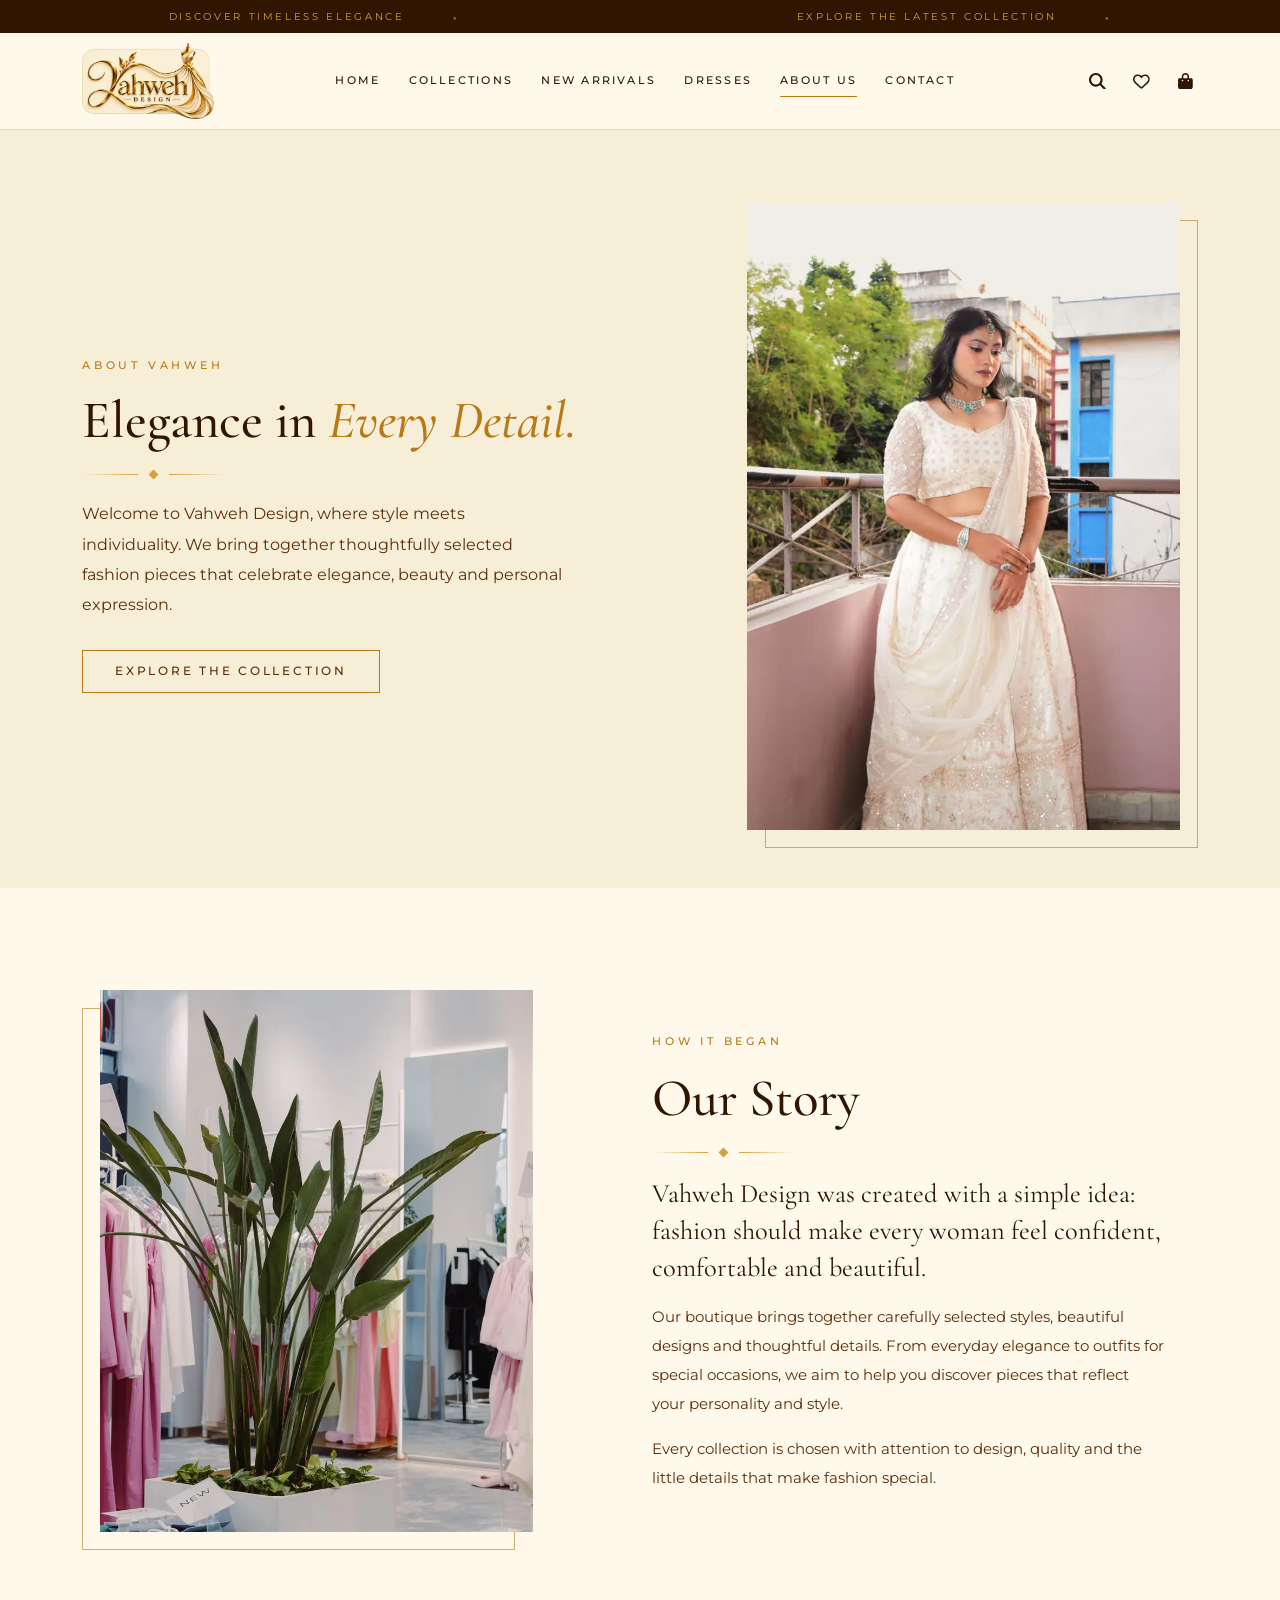
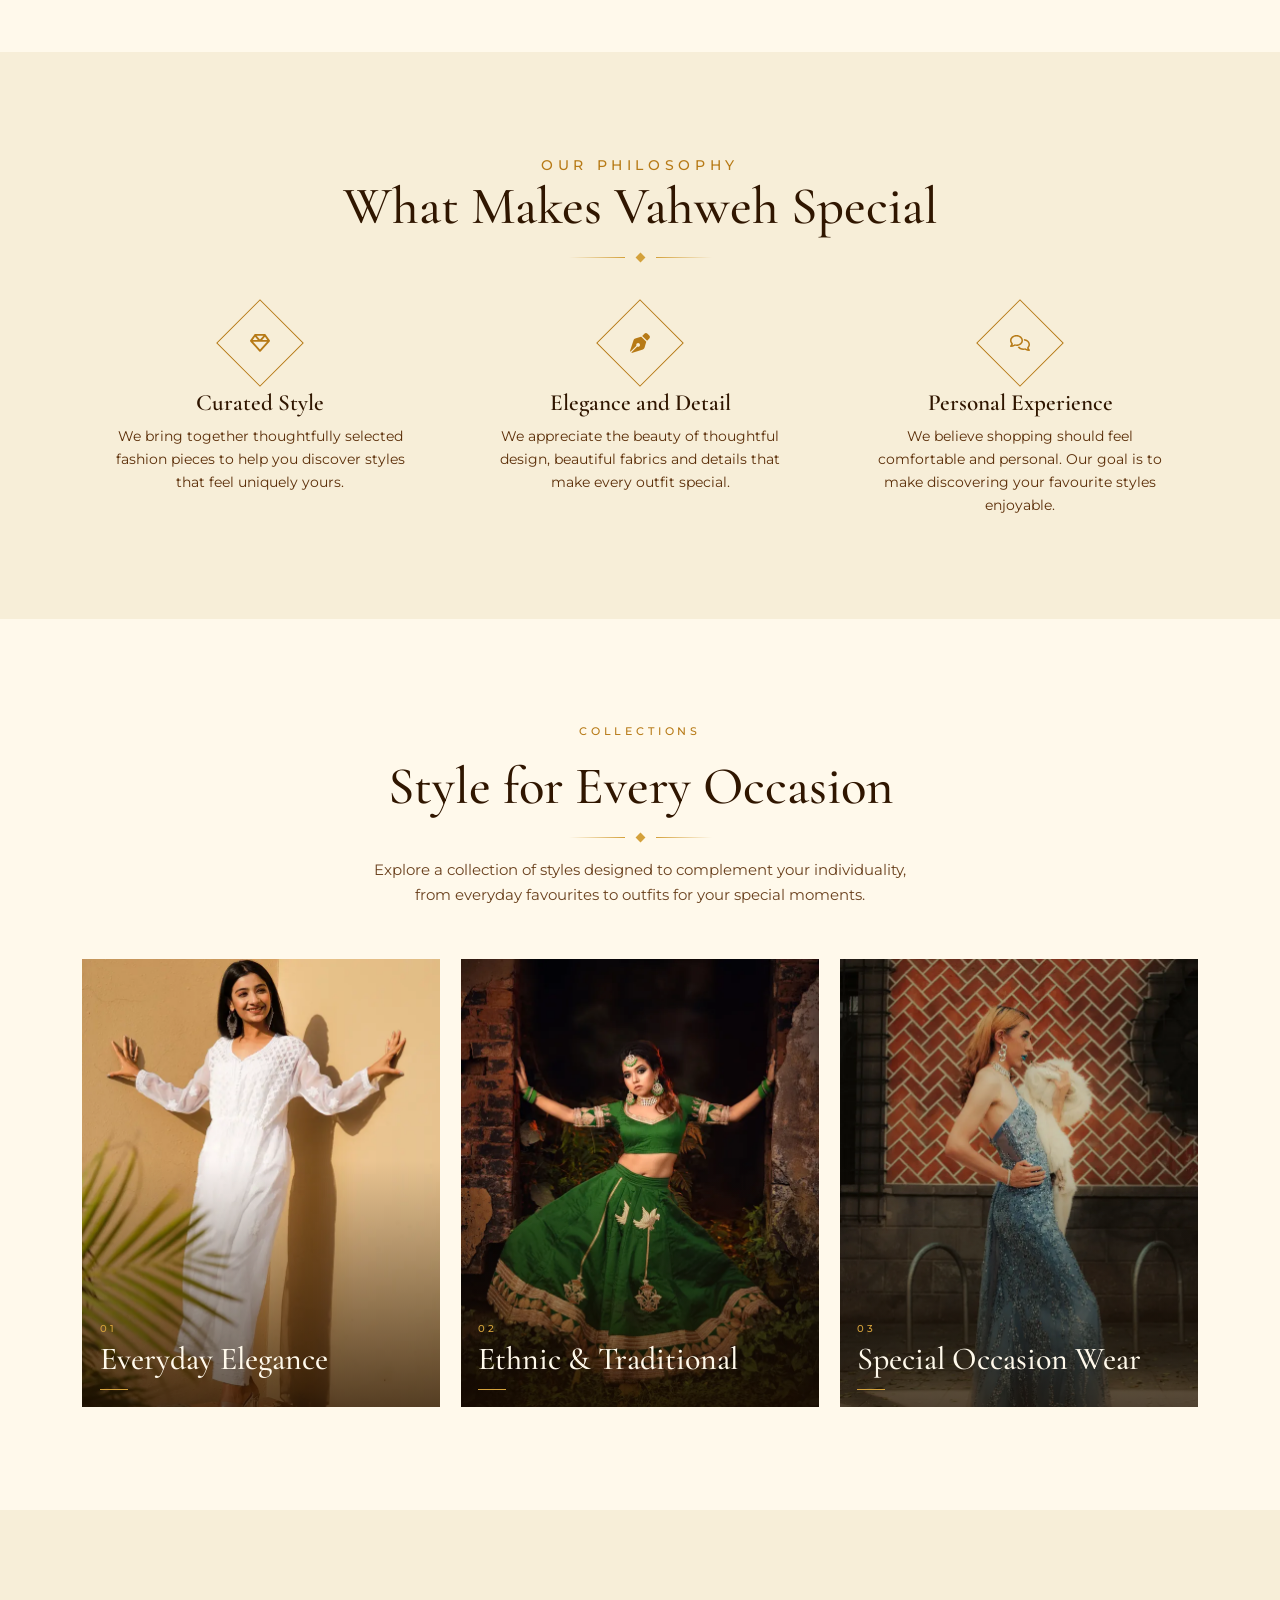
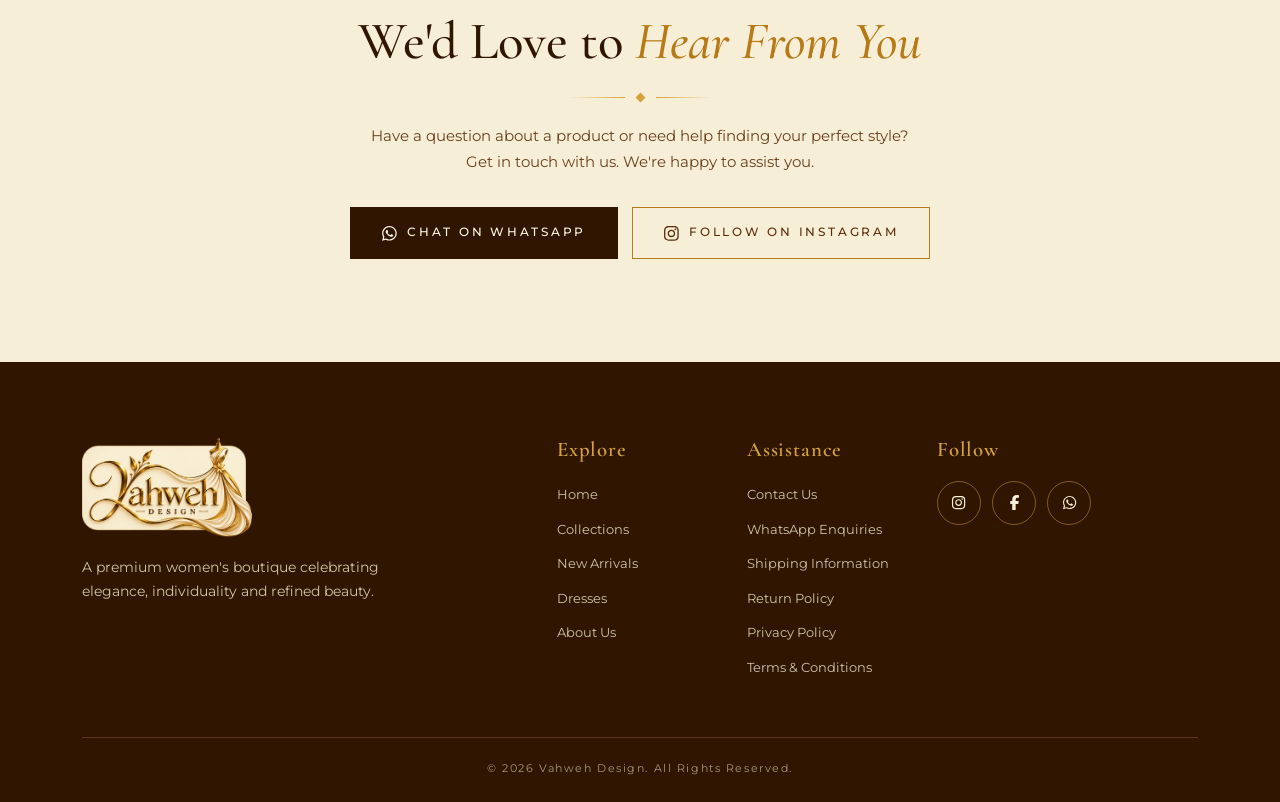
==== commit b564037f: "second" ====
--- a/about.html
+++ b/about.html
@@ -24,8 +24,14 @@
   <a class="skip-link" href="#main">Skip to content</a>
 
   <!-- 1. Announcement bar -->
-  <div class="announce" role="note">
-    <p>Discover Timeless Elegance <span aria-hidden="true">|</span> Explore the Latest Collection</p>
+  <div class="announce" role="note" aria-label="Announcements">
+    <button class="announce__btn announce__btn--prev" type="button" aria-label="Previous message"><svg class="i" aria-hidden="true"><use href="#i-prev"/></svg></button>
+    <div class="announce__track">
+      <!-- One <p> per message; add or edit messages here (keep each short, single line) -->
+      <p>Discover Timeless Elegance</p>
+      <p>Explore the Latest Collection</p>
+    </div>
+    <button class="announce__btn announce__btn--next" type="button" aria-label="Next message"><svg class="i" aria-hidden="true"><use href="#i-next"/></svg></button>
   </div>
 
   <!-- 2. Header -->
--- a/css/home.css
+++ b/css/home.css
@@ -119,8 +119,16 @@
 .js .reveal.in { opacity: 1; transform: none; }
 
 /* ---------- Announcement ---------- */
-.announce { background: var(--espresso); color: var(--champagne); text-align: center; padding: .55rem 1rem; }
-.announce p { margin: 0; font-size: .64rem; letter-spacing: .26em; text-transform: uppercase; line-height: 1.5; }
+.announce { overflow: hidden; background: var(--espresso); color: var(--champagne); text-align: center; padding: .55rem 0; }
+.announce p { margin: 0; font-size: .64rem; letter-spacing: .26em; text-transform: uppercase; line-height: 1.5; white-space: nowrap; }
+/* Continuous marquee: JS appends one aria-hidden copy of .announce__group, and the track slides left by exactly one group (-50%) for a seamless loop */
+.announce__track { display: flex; width: max-content; }
+.announce__group { display: flex; flex: 0 0 auto; min-width: 100vw; justify-content: space-around; }
+.announce__group p::after { content: "\25C6"; margin-left: 3rem; font-size: .6em; opacity: .6; }
+.announce__track.is-moving { animation: announce-marquee 50s linear infinite; }
+.announce:hover .announce__track { animation-play-state: paused; }
+@keyframes announce-marquee { to { transform: translateX(-50%); } }
+.announce__btn { display: none; }   /* legacy carousel buttons (still present in about.html) stay hidden */
 .announce span { margin: 0 .6rem; opacity: .6; }
 
 /* ---------- Header ---------- */
@@ -273,12 +281,24 @@
 }
 .slide__copy p:not(.label) { font-size: clamp(.92rem, 1.6vw, 1.05rem); line-height: 1.85; margin: 0 0 2rem; max-width: 30rem; color: #F7EED8; }
 
+/* Hero CTA: refined outlined button (hover shifts colour only, so the entrance animation is unaffected) */
+.slide__copy .btn-vd {
+  padding: 1.05rem 2.4rem; font-size: .68rem; letter-spacing: .3em;
+  background: var(--champagne); color: var(--espresso); border: 1px solid var(--champagne); gap: .8rem;
+}
+.slide__copy .btn-vd::after {
+  content: "\2192" / ""; font-size: 1.15em; line-height: 1; transition: transform .35s var(--ease);
+}
+.slide__copy .btn-vd:hover, .slide__copy .btn-vd:focus-visible { background: var(--antique); border-color: var(--antique); color: var(--pearl); transform: none; }
+.slide__copy .btn-vd:hover::after, .slide__copy .btn-vd:focus-visible::after { transform: translateX(4px); }
+
 .hero__arrow {
   position: absolute; top: 50%; z-index: 5; width: 50px; height: 50px; margin-top: -25px; display: none;
-  place-items: center; border: 1px solid rgba(212, 161, 59, .6); background: rgba(48, 22, 0, .25); color: var(--pearl);
-  cursor: pointer; transition: background .35s, color .35s, border-color .35s;
-}
-.hero__arrow:hover { background: var(--champagne); color: var(--espresso); border-color: var(--champagne); }
+  place-items: center; border: 0; border-radius: 50%; background: rgba(48, 22, 0, .38); color: var(--pearl);
+  cursor: pointer; transition: background-color .4s var(--ease), color .4s var(--ease);
+}
+.hero__arrow:hover { background: rgba(247, 238, 216, .92); color: var(--espresso); }
+.hero__arrow:focus-visible { outline: 2px solid var(--champagne); outline-offset: 3px; }
 .hero__arrow--prev { left: clamp(14px, 2.5vw, 36px); }
 .hero__arrow--next { right: clamp(14px, 2.5vw, 36px); }
 .hero__dots { position: absolute; z-index: 5; left: 0; right: 0; bottom: 1.6rem; display: flex; justify-content: center; gap: .65rem; }
@@ -307,7 +327,13 @@
 .intro__frame { position: relative; padding: 0 0 18px 18px; }
 .intro__frame::before { content: ""; position: absolute; inset: 18px 18px 0 0; border: 1px solid var(--antique); opacity: .6; }
 .intro__frame .ph { position: relative; z-index: 1; }
+/* Homepage intro only (#about); the About page reuses .intro__frame with its own sizing */
+#about.intro { padding: clamp(2.5rem, 5vw, 4.5rem) 0; }
+#about .intro__frame .ph.ratio-45 { aspect-ratio: 1 / 1; }
+#about .intro__frame .ph > img { object-position: center 30%; }
+@media (max-width: 991.98px) { #about .intro__frame .ph.ratio-45 { aspect-ratio: 4 / 3; } }
 .intro .orn { margin: 1.3rem 0; }
+.intro + #new-arrivals { padding-top: clamp(1rem, 3vw, 2.5rem); }
 @media (max-width: 991.98px) { .intro .col-lg-5 { text-align: center; } .intro .orn { justify-content: center; } .intro .body-lg { margin-left: auto; margin-right: auto; } }
 
 /* Categories */
@@ -326,6 +352,8 @@
 .cat__title small { display: block; font-family: var(--sans); font-size: .62rem; letter-spacing: .3em; color: var(--champagne); margin-bottom: .45rem; }
 .cat__title::after { content: ""; display: block; width: 28px; height: 1px; background: var(--champagne); margin-top: .8rem; transition: width .6s var(--ease); }
 .cat:hover .cat__title::after { width: 72px; }
+.cat-more { margin-top: clamp(2rem, 4vw, 3rem); text-align: center; }
+.cat[hidden] { display: none; }
 
 /* ---------- Product cards ---------- */
 .card-p { position: relative; isolation: isolate; height: 100%; display: flex; flex-direction: column; background: var(--pearl); border: 1px solid rgba(183, 122, 22, .18); transition: border-color .4s, transform .5s var(--ease); }
--- a/css/about.css
+++ b/css/about.css
@@ -8,6 +8,12 @@
 .about-hero .intro__frame { padding: 0 18px 18px 0; }
 .about-hero .intro__frame::before { inset: 18px 0 0 18px; }
 .about-hero .body-lg { margin-bottom: 1.8rem; }
+/* Desktop: the whole hero fits the first viewport (viewport − header − announcement bar − section padding) */
+@media (min-width: 992px) {
+  .about-hero { padding-bottom: 2.5rem; }
+  .about-hero .ph.ratio-45 { aspect-ratio: auto; height: clamp(340px, calc(100svh - var(--header-h) - 11rem), 640px); }
+  .about-hero .ph > img { object-position: center top; }
+}
 
 /* Story */
 .about-story .orn { margin: 1.3rem 0; }
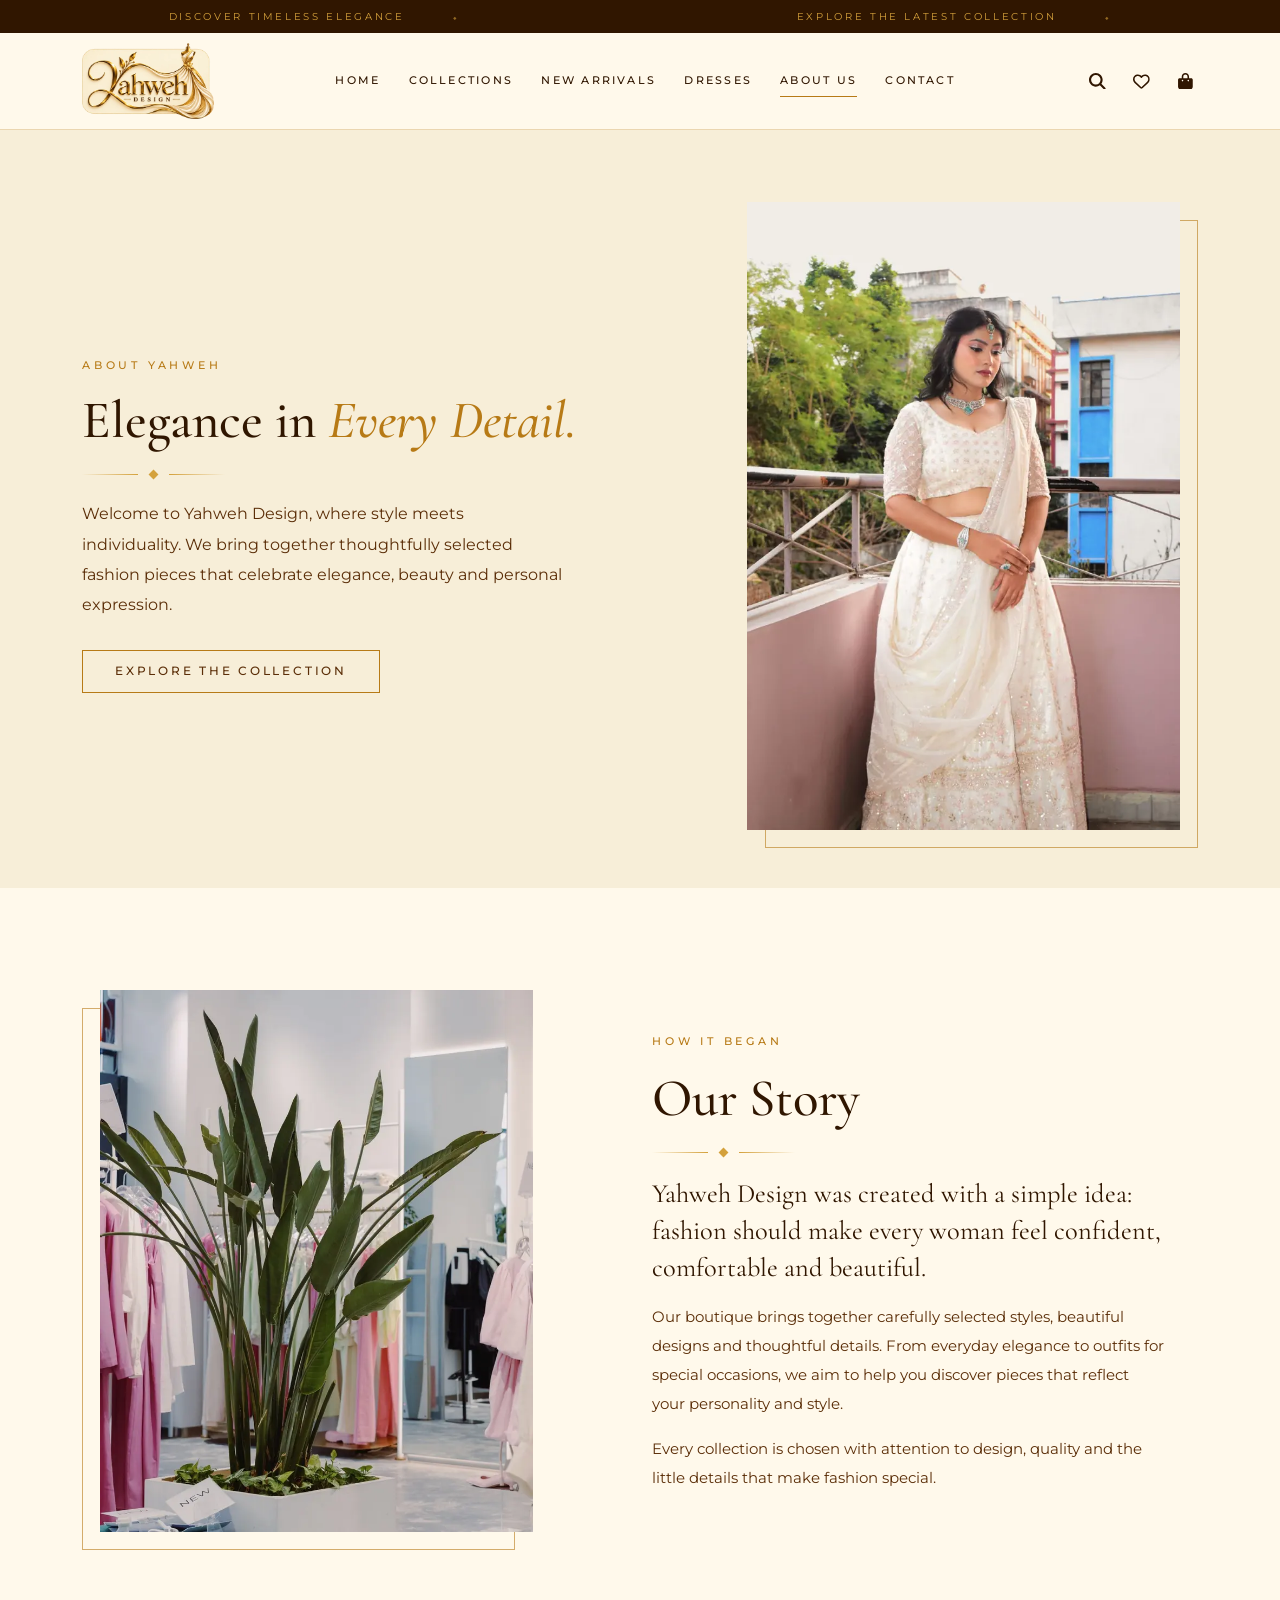
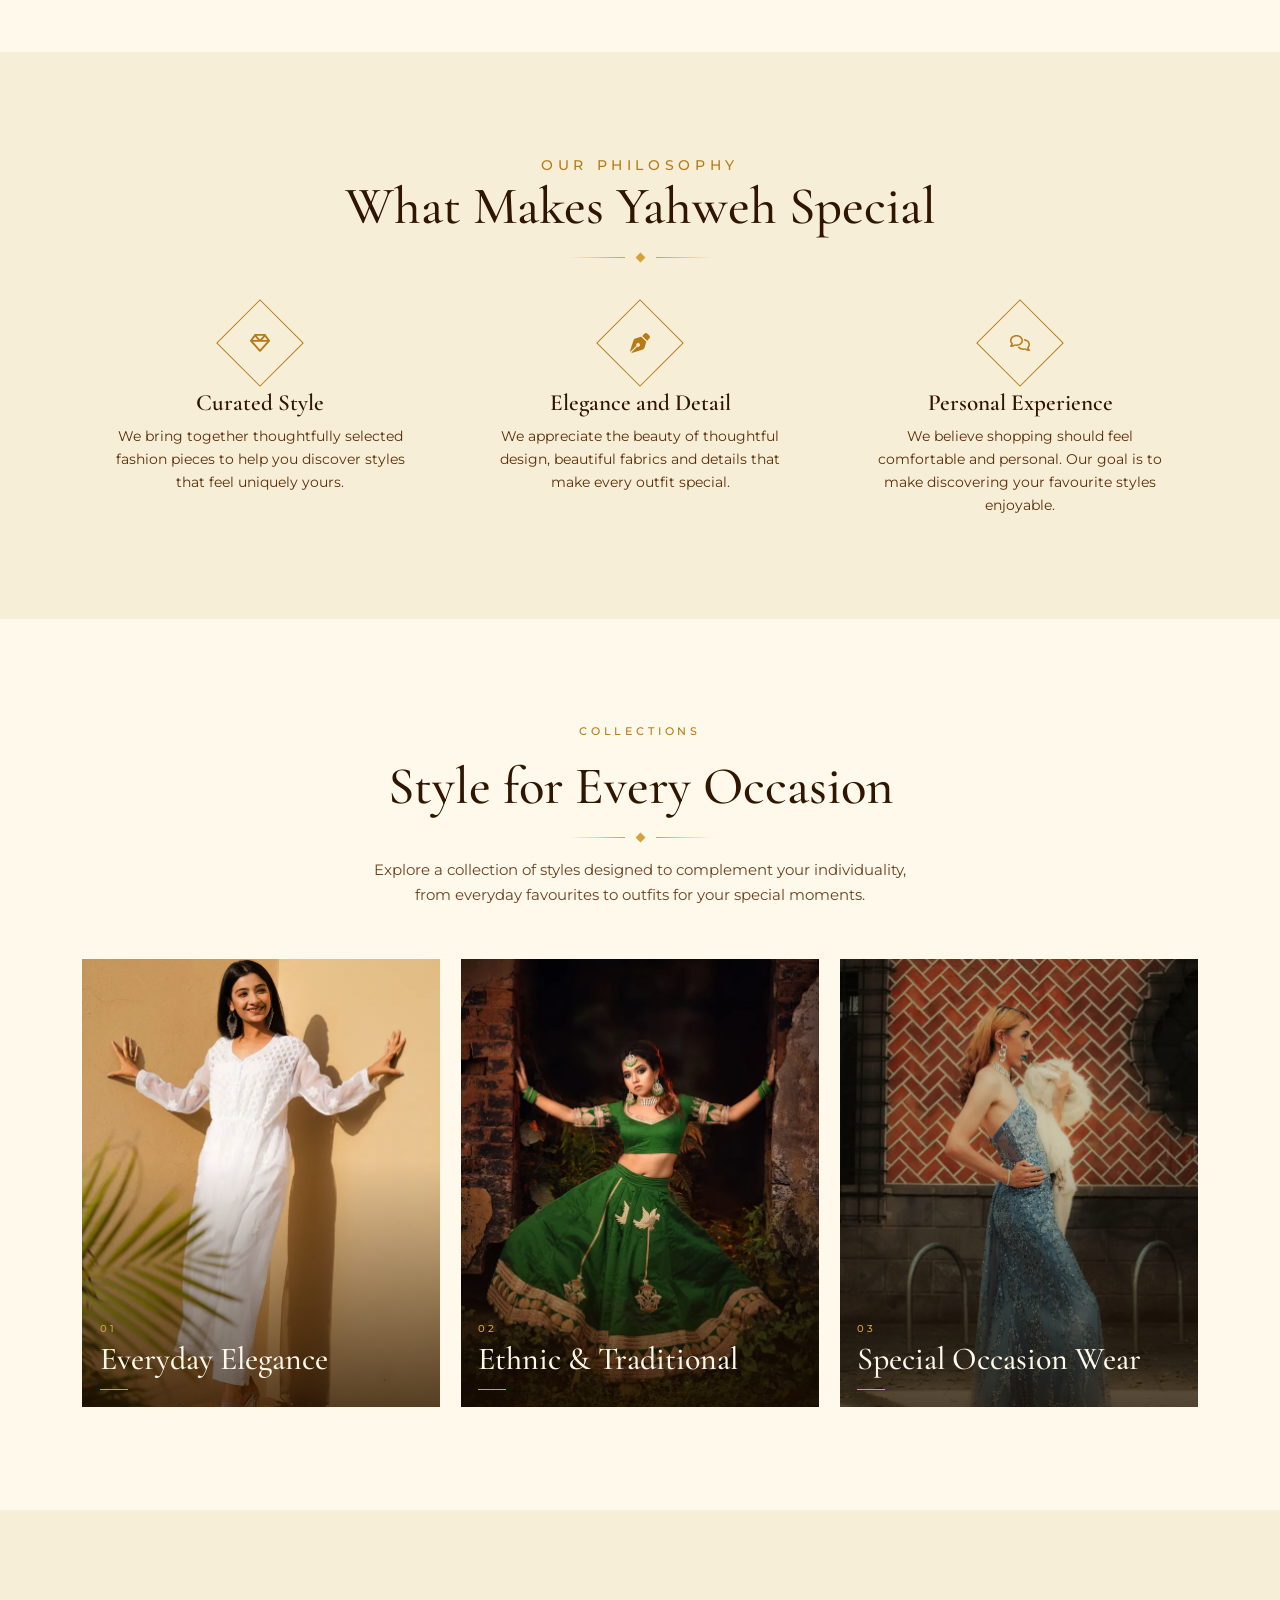
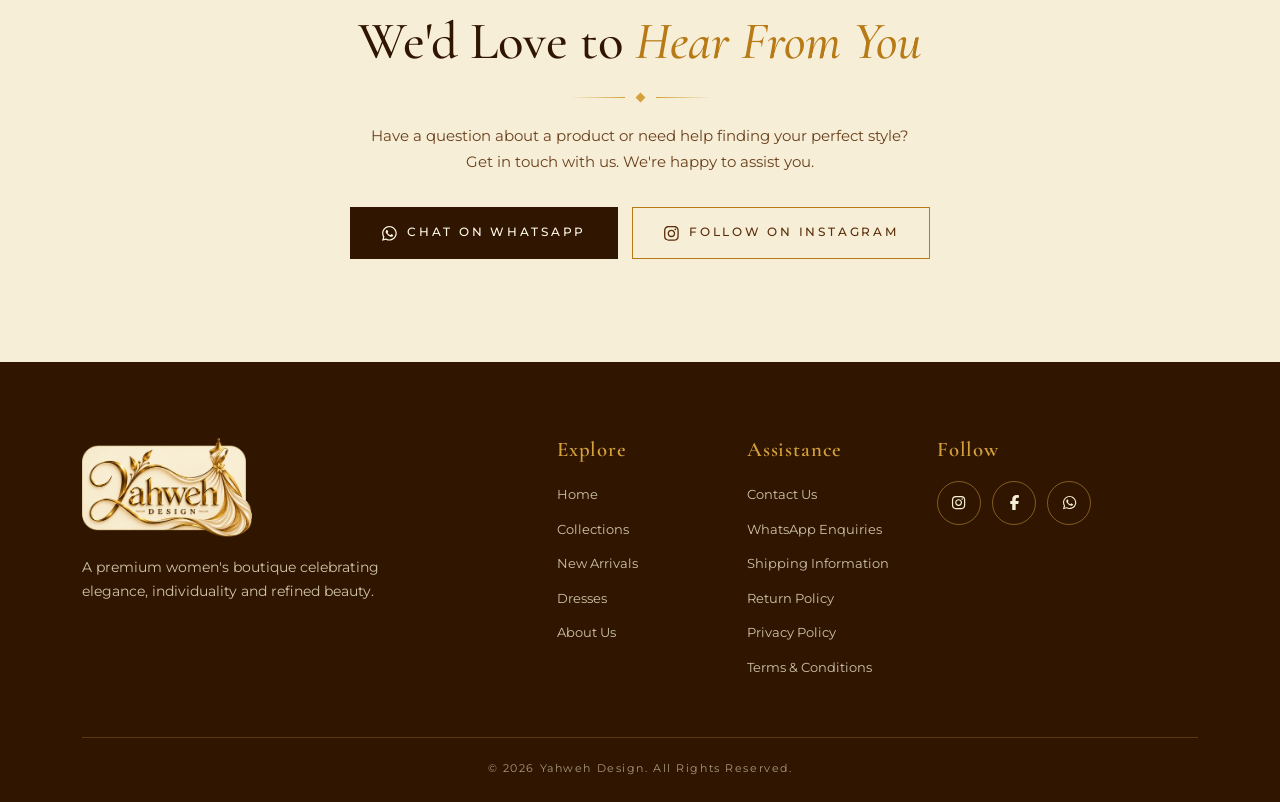
==== commit 3db77fb2: "whatsapp button change" ====
--- a/about.html
+++ b/about.html
@@ -3,10 +3,10 @@
 <head>
   <meta charset="utf-8">
   <meta name="viewport" content="width=device-width, initial-scale=1">
-  <title>About Us | Vahweh Design</title>
-  <meta name="description" content="Vahweh Design is a women's boutique bringing together thoughtfully selected fashion that celebrates elegance, beauty and personal expression.">
+  <title>About Us | Yahweh Design</title>
+  <meta name="description" content="Yahweh Design is a women's boutique bringing together thoughtfully selected fashion that celebrates elegance, beauty and personal expression.">
   <meta name="theme-color" content="#301600">
-  <link rel="icon" type="image/png" sizes="64x64" href="assets/images/vahweh-favicon-64.png">
+  <link rel="icon" type="image/png" sizes="64x64" href="assets/images/Yahweh-favicon-64.png">
 
   <link rel="preconnect" href="https://cdn.jsdelivr.net" crossorigin>
   <link rel="preconnect" href="https://fonts.googleapis.com">
@@ -41,8 +41,8 @@
         <svg class="i" aria-hidden="true"><use href="#i-menu"/></svg>
       </button>
 
-      <a class="brand" href="index.html" aria-label="Vahweh Design — home">
-        <img src="assets/images/vahweh-logo.webp" alt="Vahweh Design" width="400" height="231" decoding="async">
+      <a class="brand" href="index.html" aria-label="yahweh Design — home">
+        <img src="assets/images/Yahweh-logo.webp" alt="yahweh Design" width="400" height="231" decoding="async">
       </a>
 
       <nav class="main-nav" aria-label="Primary">
@@ -77,7 +77,7 @@
   <div class="backdrop" id="backdrop" hidden></div>
   <aside class="drawer drawer--left" id="navDrawer" aria-label="Menu" aria-hidden="true">
     <div class="drawer__head">
-      <img src="assets/images/vahweh-logo.webp" alt="Vahweh Design" width="400" height="231" loading="lazy" decoding="async">
+      <img src="assets/images/Yahweh-logo.webp" alt="yahweh Design" width="400" height="231" loading="lazy" decoding="async">
       <button class="icon-btn" type="button" data-close-drawer aria-label="Close menu"><svg class="i" aria-hidden="true"><use href="#i-close"/></svg></button>
     </div>
     <nav class="drawer__nav" aria-label="Mobile">
@@ -100,10 +100,10 @@
       <div class="container-xl">
         <div class="row align-items-center g-4">
           <div class="col-lg-6 reveal">
-            <p class="label">About Vahweh</p>
+            <p class="label">About Yahweh</p>
             <h1 class="display">Elegance in <em>Every Detail.</em></h1>
             <div class="orn" aria-hidden="true"><span></span><i></i><span></span></div>
-            <p class="body-lg">Welcome to Vahweh Design, where style meets individuality. We bring together thoughtfully selected fashion pieces that celebrate elegance, beauty and personal expression.</p>
+            <p class="body-lg">Welcome to Yahweh Design, where style meets individuality. We bring together thoughtfully selected fashion pieces that celebrate elegance, beauty and personal expression.</p>
             <a class="btn-vd btn-vd--line" href="products.html">Explore the Collection</a>
           </div>
           <div class="col-lg-5 offset-lg-1 reveal" style="--d:.15s">
@@ -128,7 +128,7 @@
             <p class="label">How It Began</p>
             <h2 class="display" id="storyTitle">Our Story</h2>
             <div class="orn" aria-hidden="true"><span></span><i></i><span></span></div>
-            <p class="about-story__lead">Vahweh Design was created with a simple idea: fashion should make every woman feel confident, comfortable and beautiful.</p>
+            <p class="about-story__lead">Yahweh Design was created with a simple idea: fashion should make every woman feel confident, comfortable and beautiful.</p>
             <p>Our boutique brings together carefully selected styles, beautiful designs and thoughtful details. From everyday elegance to outfits for special occasions, we aim to help you discover pieces that reflect your personality and style.</p>
             <p>Every collection is chosen with attention to design, quality and the little details that make fashion special.</p>
           </div>
@@ -136,12 +136,12 @@
       </div>
     </section>
 
-    <!-- What makes Vahweh special (reuses the homepage "why" block) -->
+    <!-- What makes Yahweh special (reuses the homepage "why" block) -->
     <section class="section why" aria-labelledby="valuesTitle">
       <div class="container-xl">
         <header class="section-head reveal">
           <p class="label">Our Philosophy</p>
-          <h2 class="display" id="valuesTitle">What Makes Vahweh Special</h2>
+          <h2 class="display" id="valuesTitle">What Makes Yahweh Special</h2>
           <div class="orn" aria-hidden="true"><span></span><i></i><span></span></div>
         </header>
         <div class="row g-4 text-center">
@@ -191,7 +191,7 @@
     <div class="container-xl">
       <div class="row g-4">
         <div class="col-lg-4">
-          <img class="footer__logo" src="assets/images/vahweh-logo.webp" alt="Vahweh Design" width="400" height="231" loading="lazy" decoding="async">
+          <img class="footer__logo" src="assets/images/Yahweh-logo.webp" alt="Yahweh Design" width="400" height="231" loading="lazy" decoding="async">
           <p class="footer__about">A premium women's boutique celebrating elegance, individuality and refined beauty.</p>
         </div>
         <div class="col-6 col-lg-2 offset-lg-1">
@@ -224,7 +224,7 @@
           </div>
         </div>
       </div>
-      <div class="footer__bottom"><p>&copy; 2026 Vahweh Design. All Rights Reserved.</p></div>
+      <div class="footer__bottom"><p>&copy; 2026 Yahweh Design. All Rights Reserved.</p></div>
     </div>
   </footer>
 
--- a/css/home.css
+++ b/css/home.css
@@ -386,6 +386,15 @@
   .btn-vd--sm { font-size: .56rem; letter-spacing: .1em; padding: .75rem .3rem; }
   .btn-vd--sm .i { font-size: .85rem; }
 }
+/* Very narrow phones: keep "Buy via WhatsApp" (product cards only) on one centred line */
+@media (max-width: 391.98px) {
+  .card-p__actions .btn-vd--wa-line { gap: .3rem; padding: .8rem .2rem; font-size: .5rem; letter-spacing: .03em; white-space: nowrap; }
+  .card-p__actions .btn-vd--wa-line .i { font-size: .75rem; }
+}
+@media (max-width: 339.98px) {
+  .card-p__actions .btn-vd--wa-line { gap: .25rem; font-size: .44rem; }
+  .card-p__actions .btn-vd--wa-line .i { font-size: .7rem; }
+}
 
 /* ---------- Banner ---------- */
 .banner { position: relative; min-height: clamp(420px, 70vh, 640px); display: flex; align-items: center; background: var(--espresso); overflow: hidden; }
